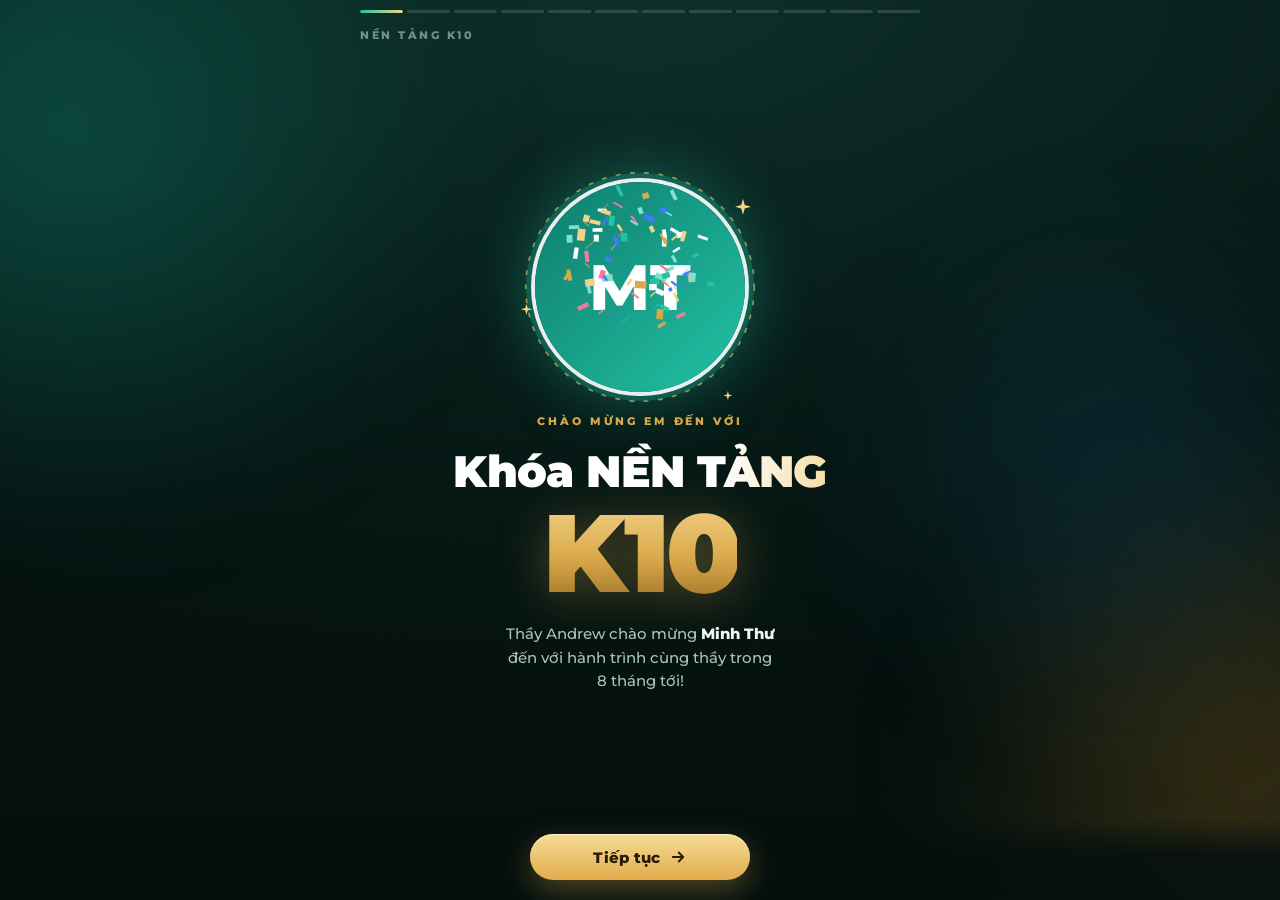
==== gioi-thieu/index.html @ 4829453d "Dong bo = trang that web v1.286.0 08975ec (tools/dong-bo-trang-thu.py)" ====
<!doctype html>
<html lang="vi">
<head>
<meta charset="utf-8">
<meta name="viewport" content="width=device-width, initial-scale=1, viewport-fit=cover">
<meta name="theme-color" content="#061a16">
<title>Giới thiệu khóa học</title>
<link rel="preconnect" href="https://fonts.googleapis.com">
<link rel="preconnect" href="https://fonts.gstatic.com" crossorigin>
<link href="https://fonts.googleapis.com/css2?family=Montserrat:wght@500;600;700;800;900&family=Patrick+Hand&display=swap&subset=vietnamese" rel="stylesheet">
<link rel="stylesheet" href="style.css">
</head>
<body>
<!-- Phim giới thiệu khóa mới (NỀN TẢNG K10+) — mở trong iframe bởi js/gioi-thieu.js (khoa.html). Thiết kế = mockup v4 thầy chốt 09/10/2026. -->
<div class="nen" aria-hidden="true">
  <i class="dom d1"></i><i class="dom d2"></i><i class="dom d3"></i>
  <div class="bui"></div><div class="hat"></div>
</div>
<canvas id="phao"></canvas>

<header class="tren">
  <div class="vach-tien" id="vachTien"></div>
  <div class="tren-dong">
    <span class="nhan-khoa ten-khoa">NỀN TẢNG K10</span>
    <!-- v3: bỏ "Để sau" — lần đầu BẮT BUỘC xem tới "Vâng!". Nút Đóng chỉ hiện khi XEM LẠI (đã xem xong trước đó). -->
    <button class="de-sau an" id="nutDong" type="button">Đóng</button>
  </div>
</header>

<main class="san" id="san">

  <!-- 1 · CHÀO MỪNG -->
  <section class="man" data-ten="Chào mừng">
    <div class="khung giua">
      <div class="vong-anh r" style="--d:0">
        <svg class="vong-xoay" viewBox="0 0 200 200"><circle cx="100" cy="100" r="96" class="vx1"/><circle cx="100" cy="100" r="88" class="vx2"/></svg>
        <div class="anh-tron"><img class="anh-em" alt=""></div>
        <span class="lap l1"></span><span class="lap l2"></span><span class="lap l3"></span>
      </div>
      <p class="mat r" style="--d:2">CHÀO MỪNG EM ĐẾN VỚI</p>
      <h1 class="tieu-lon r" style="--d:3"><span class="lanh ten-khoa-dau">Khóa NỀN TẢNG</span><span class="k10 k-so">K10</span></h1>
      <p class="ten-em r" style="--d:4">Thầy Andrew chào mừng <span class="ten-hs">Minh Thư</span> đến với hành trình cùng thầy trong 8&nbsp;tháng&nbsp;tới!</p>
    </div>
  </section>

  <!-- 2 · THƯ CỦA THẦY -->
  <section class="man" data-ten="Thư của Thầy">
    <div class="khung">
      <div class="thu">
        <div class="thu-anh r" style="--d:0"><img src="assets/thay-doc.jpg" alt=""><span class="thu-ky">Thầy Andrew</span></div>
        <div class="thu-giay r" style="--d:2">
          <p class="mat">LỜI NHẮN CỦA THẦY</p>
          <p class="viet-tay" id="thuChu"></p>
        </div>
      </div>
    </div>
  </section>

  <!-- 3 · BẢN ĐỒ TRANG HỌC -->
  <section class="man" data-ten="Trang học của em">
    <div class="khung">
      <p class="mat r" style="--d:0">TRANG HỌC CỦA EM</p>
      <h2 class="tieu r" style="--d:1">Mọi thứ nằm gọn<br>trên một thanh</h2>
      <div class="thanh-mau r" style="--d:2" id="thanhMau"></div>
      <ul class="ds-tab" id="dsTab"></ul>
    </div>
  </section>

  <!-- 4 · TAB BÀI TẬP -->
  <section class="man" data-ten="Tab Bài tập">
    <div class="khung">
      <p class="mat r" style="--d:0">TAB BÀI TẬP</p>
      <h2 class="tieu r" style="--d:1">Mỗi bài là một <em>thẻ mũi tên</em></h2>
      <div class="the-boc r" style="--d:2">
        <div class="the moi gio-duong" id="theMau">
          <div class="the-in tt-duong">
            <div class="the-body">
              <div class="t-chu"><span class="t-ten">LESSON 20</span><span class="t-chude">Động từ khuyết thiếu – CAN</span></div>
              <div class="t-han"><span class="han-dong">HẠN NỘP</span><span class="han-vach"></span><span class="dhho xanh" id="dhho">2 ngày 05:12</span></div>
            </div>
            <div class="the-diem">
              <div class="xem-dau"><div class="chon-xem"><i class="chon-thumb"></i><span data-xem="em" class="on ten-hs-hoa">MINH THƯ</span><span data-xem="lop">CẢ LỚP</span></div></div>
              <div class="diem-rows" id="diemRows"></div>
            </div>
            <div class="play"><svg viewBox="0 0 24 24"><path d="M8 5.5v13l10.5-6.5z"/></svg></div>
          </div>
        </div>
      </div>
      <div class="chu-thich r" style="--d:3"><i class="cham" id="chamTT"></i><span id="chuTT">Xanh dương — còn thoải mái thời gian</span></div>
      <div class="chu-them r" style="--d:4">
        <span><b>Xem bài giảng</b> → mở khoá bài tập</span>
        <span><b>Đạt 100%</b> mới sang bài sau</span>
      </div>
    </div>
  </section>

  <!-- 5 · CHAT NHÓM -->
  <section class="man" data-ten="Chat nhóm khóa">
    <div class="khung">
      <p class="mat r" style="--d:0">CHAT NHÓM CẢ KHÓA</p>
      <h2 class="tieu r" style="--d:1">Cùng hỏi, cùng học<br>với cả khóa</h2>
      <div class="chat r" style="--d:2">
        <div class="chat-dau"><span class="chat-av">NTK1</span><div><b class="ten-khoa-du">Khóa NỀN TẢNG K10</b><small>Thầy Andrew</small></div></div>
        <div class="chat-than" id="chatNhom"></div>
        <div class="chat-o"><span>Nhắn cho cả khóa…</span><i class="tim"></i></div>
      </div>
      <p class="nho r" style="--d:3">Trên điện thoại: chat nhóm nằm trong tab <b>Tin nhắn</b></p>
    </div>
  </section>

  <!-- 6 · TIN NHẮN RIÊNG -->
  <section class="man" data-ten="Tin nhắn riêng">
    <div class="khung">
      <p class="mat r" style="--d:0">TIN NHẮN RIÊNG VỚI THẦY</p>
      <h2 class="tieu r" style="--d:1">Chỗ nào khó,<br><em>nhắn riêng thầy</em></h2>
      <div class="chat rieng r" style="--d:2">
        <div class="chat-dau"><img class="chat-av anh" src="assets/thay-tron.jpg" alt=""><div><b>Thầy Andrew</b><small class="xanh">● Đang hoạt động</small></div></div>
        <div class="chat-than" id="chatRieng"></div>
      </div>
    </div>
  </section>

  <!-- 7 · THÔNG BÁO -->
  <section class="man" data-ten="Thông báo">
    <div class="khung giua">
      <div class="chuong-to r" style="--d:0"><svg viewBox="0 0 24 24"><path d="M6.2 8.5a5.8 5.8 0 0 1 11.6 0c0 6.5 2.7 8.3 2.7 8.3H3.5s2.7-1.8 2.7-8.3"/><path d="M10.4 20.5a1.8 1.8 0 0 0 3.2 0"/></svg><i class="so-do">4</i></div>
      <p class="mat r" style="--d:1">THÔNG BÁO</p>
      <h2 class="tieu r" style="--d:2">Không bỏ lỡ điều gì</h2>
      <div class="ds-tb" id="dsTb"></div>
    </div>
  </section>

  <!-- 8 · GAME -->
  <section class="man" data-ten="Game">
    <div class="khung">
      <p class="mat r" style="--d:0">HỌC MÀ CHƠI</p>
      <h2 class="tieu r" style="--d:1">Những game em sẽ chơi</h2>
      <div class="game r" style="--d:2">
        <div class="game-dau"><span class="game-ten" id="gameTen">TYPE THE ANSWER</span><span class="game-so" id="gameSo">1/6</span></div>
        <div class="game-san" id="gameSan"></div>
        <div class="game-cham" id="gameCham"></div>
      </div>
      <div class="game-chip r" style="--d:3" id="gameChip"></div>
      <p class="nho r" style="--d:4"><b>21 kiểu game</b> · 167 bài luyện · 7.110 câu hỏi</p>
    </div>
  </section>

  <!-- 9 · THI ĐẤU -->
  <section class="man" data-ten="Thi đấu online">
    <div class="khung">
      <p class="mat r" style="--d:0">THI ĐẤU TIẾNG ANH TRỰC TUYẾN</p>
      <h2 class="tieu r" style="--d:1">Thi tài với bạn<br><em>khắp các lớp</em></h2>
      <div class="dua r" style="--d:2">
        <div class="dua-dau"><span class="truc-tiep"><i></i>TRỰC TIẾP</span><span>BT2 · Câu với “can”</span></div>
        <div class="dua-ds" id="duaDs"></div>
      </div>
      <div class="khoa-mo r" style="--d:3"><svg viewBox="0 0 24 24"><rect x="5" y="10.5" width="14" height="10" rx="2.4"/><path d="M8.3 10.5V7.6a3.7 3.7 0 0 1 7.4 0v2.9"/></svg><div><b>Sắp được mở cho em</b><span>Khi em đạt trình độ, thầy sẽ mở khoá.</span></div></div>
    </div>
  </section>

  <!-- 10 · KHO SAO + ĐỔI QUÀ -->
  <section class="man" data-ten="Kho sao & Đổi quà">
    <div class="khung">
      <p class="mat r" style="--d:0">KHO SAO &amp; ĐỔI QUÀ</p>
      <h2 class="tieu r" style="--d:1">Chăm luyện tập,<br><em>sao về đầy ví</em></h2>
      <div class="vi r" style="--d:2" id="vi">
        <svg class="vi-sao" viewBox="0 0 24 24"><path d="M12 2.6l2.9 5.9 6.5.9-4.7 4.6 1.1 6.5L12 17.4l-5.8 3.1 1.1-6.5L2.6 9.4l6.5-.9z"/></svg>
        <div><small>VÍ SAO CỦA <span class="ten-hs-hoa">MINH THƯ</span></small><b id="soSao">0</b></div>
      </div>
      <div class="ke-qua r" style="--d:3" id="keQua"></div>
      <div class="khoa-mo r" style="--d:4"><svg viewBox="0 0 24 24"><rect x="5" y="10.5" width="14" height="10" rx="2.4"/><path d="M8.3 10.5V7.6a3.7 3.7 0 0 1 7.4 0v2.9"/></svg><div><b>Sắp được mở cho em</b><span>Khi em đạt trình độ, thầy sẽ mở khoá.</span></div></div>
    </div>
  </section>

  <!-- 11 · HÀNH TRÌNH -->
  <section class="man" data-ten="Hành trình 8 tháng">
    <div class="khung">
      <p class="mat r" style="--d:0">HÀNH TRÌNH 8 THÁNG</p>
      <p class="cau-chay r" style="--d:1"><span id="cauChay">She plays.</span></p>
      <div class="lo-trinh r" style="--d:2"><svg id="loTrinh" viewBox="0 0 340 600"></svg></div>
    </div>
  </section>

  <!-- 12 · SẴN SÀNG -->
  <section class="man" data-ten="Sẵn sàng">
    <div class="khung giua">
      <div class="doi r" style="--d:0">
        <div class="doi-anh"><img class="anh-em" alt=""></div>
        <svg class="doi-noi" viewBox="0 0 60 24"><path d="M2 12h56" /><path d="M30 6.5l1.6 3.3 3.6.5-2.6 2.5.6 3.6-3.2-1.7-3.2 1.7.6-3.6-2.6-2.5 3.6-.5z" class="ns"/></svg>
        <div class="doi-anh"><img src="assets/thay-tron.jpg" alt=""></div>
      </div>
      <p class="mat r" style="--d:1">MỌI THỨ ĐÃ SẴN SÀNG</p>
      <h2 class="tieu loi-cuoi r" style="--d:2"><span class="ten-hs">Minh Thư</span>, hãy chuẩn bị sẵn&nbsp;sàng và chờ <em>nhiệm&nbsp;vụ đầu&nbsp;tiên</em> của Thầy&nbsp;nhé!</h2>
    </div>
  </section>
</main>

<footer class="duoi">
  <button class="nut-lui" id="nutLui" type="button" aria-label="Quay lại"><svg viewBox="0 0 24 24"><path d="M15 5l-7 7 7 7"/></svg></button>
  <button class="nut-tiep" id="nutTiep" type="button"><span>Tiếp tục</span><svg viewBox="0 0 24 24"><path d="M5 12h13M13 6l6 6-6 6"/></svg></button>
</footer>

<div class="thong" id="thong"></div>

<script src="main.js?v=1"></script>
</body>
</html>
---- gioi-thieu/style.css ----
/* ============================================================
   Màn giới thiệu khóa mới K10 — gioi-thieu/style.css (bản thật từ mockup v4) (09/10/2026)
   Nền tối xanh rêu sâu + xanh ngọc của trang học + vàng đồng của bìa sách.
   Khối minh hoạ (thẻ bài, chat) dùng ĐÚNG màu sáng của khoa.html.
   ============================================================ */
:root{
  --nen:#061a16; --nen2:#0a2620;
  --ngoc:#0E7C6E; --ngoc-sang:#22C3A4; --ngoc-nhat:#7fe0cb;
  --vang:#d9a94a; --vang-sang:#f3d38a; --vang-dam:#b8893a;
  --chu:#eef6f3; --chu-mo:#a9c4bd; --chu-nhat:#6f8f87;
  /* màu trang học thật (khoa.html) */
  --ground:#F7FAF9; --surface:#FFFFFF; --ink:#16232A; --muted:#5F7370;
  --accent:#0E7C6E; --accent-soft:#E3F1EE; --amber-soft:#FCF3E2; --line:#E0EAE7;
  --m-do:#E0575B; --m-cam:#F0821E; --m-vang:#E0B411; --m-duong:#3E7BFA; --m-la:#18A957;
  --mono:"Cascadia Code","Consolas",ui-monospace,monospace;
  --sans:'Montserrat',"Segoe UI",system-ui,sans-serif;
  --tay:'Patrick Hand','Montserrat',cursive;
  --em:cubic-bezier(.22,.9,.3,1);
  --bat:cubic-bezier(.34,1.56,.64,1);
  --tren:58px; --duoi:84px;
}
*{box-sizing:border-box; -webkit-tap-highlight-color:transparent}
html,body{margin:0; height:100%; overflow:hidden; background:var(--nen)}
body{color:var(--chu); font:500 15px/1.55 var(--sans); user-select:none; -webkit-user-select:none;
  overscroll-behavior:none; touch-action:pan-y}
button{font:inherit; color:inherit; background:none; border:0; padding:0; cursor:pointer}
img{display:block}
em{font-style:normal; background:linear-gradient(100deg,var(--vang-sang),var(--vang) 60%,#e8b75a);
  -webkit-background-clip:text; background-clip:text; color:transparent;
  padding:.08em 0; /* chừa dấu tiếng Việt */}

/* ---------- NỀN ---------- */
.nen{position:fixed; inset:0; z-index:0; overflow:hidden;
  background:radial-gradient(120% 80% at 50% 0%, #0d2f28 0%, var(--nen) 55%, #040f0d 100%)}
.dom{position:absolute; border-radius:50%; filter:blur(60px); opacity:.55; will-change:transform}
.d1{width:70vmax; height:70vmax; left:-30vmax; top:-25vmax; background:radial-gradient(circle,#0f6d60 0%,transparent 65%); animation:troi1 22s ease-in-out infinite alternate}
.d2{width:60vmax; height:60vmax; right:-28vmax; bottom:-20vmax; background:radial-gradient(circle,#7a5a1e 0%,transparent 62%); opacity:.45; animation:troi2 26s ease-in-out infinite alternate}
.d3{width:46vmax; height:46vmax; right:-10vmax; top:20vh; background:radial-gradient(circle,#123f5c 0%,transparent 65%); opacity:.4; animation:troi1 30s ease-in-out infinite alternate-reverse}
@keyframes troi1{to{transform:translate(12vmax,10vmax) scale(1.1)}}
@keyframes troi2{to{transform:translate(-10vmax,-12vmax) scale(1.15)}}
/* hạt nhiễu chống sọc màu (banding) */
.bui{position:absolute; inset:0; opacity:.07; mix-blend-mode:overlay;
  background-image:url("data:image/svg+xml,%3Csvg xmlns='http://www.w3.org/2000/svg' width='160' height='160'%3E%3Cfilter id='n'%3E%3CfeTurbulence type='fractalNoise' baseFrequency='.9' numOctaves='2' stitchTiles='stitch'/%3E%3C/filter%3E%3Crect width='100%25' height='100%25' filter='url(%23n)'/%3E%3C/svg%3E")}
.hat{position:absolute; inset:0}
.hat i{position:absolute; width:2px; height:2px; border-radius:50%; background:#fff; opacity:0;
  animation:nhay var(--t,4s) ease-in-out infinite; animation-delay:var(--tre,0s)}
@keyframes nhay{0%,100%{opacity:0; transform:scale(.6)} 50%{opacity:var(--o,.7); transform:scale(1)}}
#phao{position:fixed; inset:0; z-index:40; pointer-events:none; width:100%; height:100%}

/* ---------- THANH TRÊN ---------- */
.tren{position:fixed; left:0; right:0; top:0; z-index:20;
  padding:calc(env(safe-area-inset-top) + 10px) 16px 0}
.vach-tien{display:flex; gap:4px; max-width:560px; margin:0 auto}
.vach-tien i{flex:1; height:3px; border-radius:3px; background:rgba(255,255,255,.14); overflow:hidden; position:relative}
.vach-tien i b{position:absolute; inset:0; width:0; background:linear-gradient(90deg,var(--ngoc-sang),var(--vang-sang)); border-radius:3px}
.vach-tien i.v-qua b{width:100%}
.vach-tien i.v-dang b{animation:chay-vach 1.1s var(--em) forwards}
@keyframes chay-vach{to{width:100%}}
.tren-dong{display:flex; align-items:center; justify-content:space-between; max-width:560px; margin:9px auto 0}
.nhan-khoa{font:800 10.5px/1 var(--sans); letter-spacing:.24em; color:var(--chu-nhat)}
.de-sau{font:700 12px/1 var(--sans); color:var(--chu-mo); padding:7px 12px; border-radius:99px;
  background:rgba(255,255,255,.06); border:1px solid rgba(255,255,255,.1); transition:background .2s}
.de-sau:hover{background:rgba(255,255,255,.12)}

/* ---------- SÂN KHẤU ---------- */
.san{position:fixed; inset:0; z-index:5}
.man{position:absolute; inset:0; display:flex; align-items:center; justify-content:center;
  padding:calc(var(--tren) + env(safe-area-inset-top)) 16px calc(var(--duoi) + env(safe-area-inset-bottom));
  opacity:0; visibility:hidden; pointer-events:none;
  transform:translateX(36px); transition:opacity .5s var(--em), transform .6s var(--em), visibility 0s .6s}
.man.on{opacity:1; visibility:visible; pointer-events:auto; transform:none; transition:opacity .55s var(--em) .1s, transform .7s var(--em) .1s, visibility 0s}
.man.ra{transform:translateX(-36px)}
.man.ra.lui{transform:translateX(36px)}
.khung{width:min(100%,520px); display:flex; flex-direction:column; align-items:stretch; gap:14px;
  transform-origin:50% 50%}
.khung.giua{align-items:center; text-align:center}

/* hiện dần */
.r{opacity:0}
.man.on .r{animation:hien .8s var(--em) both; animation-delay:calc(var(--d,0) * 130ms + 180ms)}
@keyframes hien{from{opacity:0; transform:translateY(22px) scale(.98); filter:blur(6px)} to{opacity:1; transform:none; filter:none}}

.mat{margin:0; font:800 11px/1.3 var(--sans); letter-spacing:.26em; color:var(--vang)}
.tieu{margin:0; font:800 clamp(25px,7.2vw,34px)/1.18 var(--sans); letter-spacing:-.015em; color:var(--chu)}
.tieu.lon{font-size:clamp(30px,8.6vw,42px)}
.nho{margin:0; font-size:12.5px; color:var(--chu-mo); text-align:center}
.nho b{color:var(--chu)}

/* ---------- 1 · CHÀO MỪNG ---------- */
.vong-anh{position:relative; width:min(54vw,210px); aspect-ratio:1; margin-bottom:8px}
.vong-xoay{position:absolute; inset:-14px; width:calc(100% + 28px); height:calc(100% + 28px); animation:xoay 18s linear infinite}
.vong-xoay circle{fill:none; stroke-linecap:round}
.vx1{stroke:url(#x); stroke:var(--vang); stroke-width:1.4; stroke-dasharray:3 9; opacity:.8}
.vx2{stroke:var(--ngoc-sang); stroke-width:2.2; stroke-dasharray:120 430; opacity:.9}
@keyframes xoay{to{transform:rotate(360deg)}}
.anh-tron{position:absolute; inset:0; border-radius:50%; overflow:hidden; background:#163a33;
  box-shadow:0 0 0 4px rgba(255,255,255,.9), 0 0 0 9px rgba(34,195,164,.25), 0 0 60px 10px rgba(34,195,164,.35)}
.anh-tron img,.doi-anh img{width:100%; height:100%; object-fit:cover}
.anh-chu{width:100%; height:100%; display:grid; place-items:center; font:800 64px/1 var(--sans); color:#fff;
  background:linear-gradient(135deg,#0E7C6E,#22C3A4)}
.lap{position:absolute; width:16px; height:16px; background:var(--vang-sang);
  clip-path:polygon(50% 0,61% 39%,100% 50%,61% 61%,50% 100%,39% 61%,0 50%,39% 39%);
  animation:lap 2.6s ease-in-out infinite}
.l1{right:-6px; top:8%} .l2{left:-14px; top:58%; width:11px; height:11px; animation-delay:.9s} .l3{right:6%; bottom:-8px; width:9px; height:9px; animation-delay:1.6s}
@keyframes lap{0%,100%{transform:scale(.4) rotate(0); opacity:.3} 50%{transform:scale(1) rotate(90deg); opacity:1}}
.tieu-lon{margin:0; display:flex; flex-direction:column; align-items:center; line-height:1.05}
.lanh{font:900 clamp(30px,9vw,44px)/1.2 var(--sans); letter-spacing:-.01em; padding:.06em .1em;
  background:linear-gradient(100deg,#fff 30%,var(--vang-sang) 45%,#fff8e4 50%,var(--vang-sang) 55%,#fff 70%);
  background-size:240% 100%; -webkit-background-clip:text; background-clip:text; color:transparent;
  animation:lanh 4.5s ease-in-out infinite}
@keyframes lanh{0%{background-position:190% 0} 60%,100%{background-position:-40% 0}}
.k10{font:900 clamp(64px,22vw,110px)/1 var(--sans); letter-spacing:-.04em; margin-top:-2px;
  background:linear-gradient(180deg,var(--vang-sang),var(--vang) 55%,#9b6f25);
  -webkit-background-clip:text; background-clip:text; color:transparent;
  filter:drop-shadow(0 6px 24px rgba(217,169,74,.35))}
.ten-em{margin:0; font-size:15px; color:var(--chu-mo); max-width:300px}
.ten-em .ten-hs{color:var(--chu); font-weight:800}
.chips{display:flex; gap:8px; flex-wrap:wrap; justify-content:center}
.chips span{font:700 11.5px/1 var(--sans); padding:8px 12px; border-radius:99px;
  background:rgba(255,255,255,.07); border:1px solid rgba(255,255,255,.12); color:var(--chu)}

/* ---------- 2 · THƯ ---------- */
.thu{display:flex; flex-direction:column; gap:0; align-items:center}
.thu-anh{position:relative; width:min(62vw,240px); aspect-ratio:.87; border-radius:140px 140px 22px 22px; overflow:hidden;
  box-shadow:0 0 0 1.5px rgba(217,169,74,.6), 0 24px 60px rgba(0,0,0,.45); margin-bottom:-26px; z-index:1}
.thu-anh img{width:100%; height:100%; object-fit:cover; object-position:50% 12%}
.thu-anh::after{content:""; position:absolute; inset:0; background:linear-gradient(180deg,transparent 55%,rgba(6,26,22,.85))}
.thu-ky{position:absolute; left:0; right:0; bottom:34px; z-index:2; text-align:center; font:800 12px/1 var(--sans); letter-spacing:.2em; color:var(--vang-sang)}
.thu-giay{position:relative; width:100%; padding:38px 22px 22px; border-radius:22px;
  background:linear-gradient(180deg,#fbf6ea,#f3ead3); color:#3b3021; box-shadow:0 20px 50px rgba(0,0,0,.4)}
.thu-giay .mat{color:#a0772d; text-align:center}
.viet-tay{margin:8px 0 0; min-height:7.6em; font:400 clamp(19px,5.3vw,22px)/1.38 var(--tay); color:#2b2418; white-space:pre-line}
.viet-tay .ky{display:block; text-align:right; color:#0E7C6E; margin-top:4px}
.viet-tay .con-tro{display:inline-block; width:2px; height:1em; background:#0E7C6E; vertical-align:-2px; animation:nhap .8s steps(1) infinite}
@keyframes nhap{50%{opacity:0}}

/* ---------- 3 · THANH TAB ---------- */
.thanh-mau{display:flex; align-items:center; justify-content:space-between; gap:2px;
  padding:8px 10px; border-radius:16px; background:var(--surface); box-shadow:0 14px 40px rgba(0,0,0,.35)}
.thanh-mau .o{position:relative; width:36px; height:36px; display:grid; place-items:center; border-radius:10px; color:#3d5450;
  transition:background .3s var(--em), color .3s, transform .35s var(--bat)}
.thanh-mau .o svg{width:22px; height:22px; fill:none; stroke:currentColor; stroke-width:1.7; stroke-linecap:round; stroke-linejoin:round}
.thanh-mau .o.sang{background:var(--accent-soft); color:var(--accent); transform:translateY(-3px) scale(1.12)}
.thanh-mau .o.sang::after{content:""; position:absolute; left:8px; right:8px; bottom:-8px; height:3px; border-radius:3px; background:var(--accent)}
.thanh-mau .av-nho{width:30px; height:30px; border-radius:50%; overflow:hidden; flex:none}
.thanh-mau .av-nho img{width:100%; height:100%; object-fit:cover}
.ds-tab{list-style:none; margin:0; padding:0; display:flex; flex-direction:column; gap:7px}
.ds-tab li{display:flex; align-items:center; gap:12px; padding:9px 12px; border-radius:14px;
  background:rgba(255,255,255,.04); border:1px solid rgba(255,255,255,.07);
  opacity:0; transform:translateX(18px); transition:opacity .5s var(--em), transform .5s var(--em), background .3s, border-color .3s}
.ds-tab li.hien{opacity:1; transform:none}
.ds-tab li.sang{background:rgba(34,195,164,.12); border-color:rgba(34,195,164,.45)}
.ds-tab .ic{flex:none; width:34px; height:34px; border-radius:10px; display:grid; place-items:center; background:rgba(255,255,255,.07); color:var(--ngoc-nhat)}
.ds-tab .ic svg{width:19px; height:19px; fill:none; stroke:currentColor; stroke-width:1.8; stroke-linecap:round; stroke-linejoin:round}
.ds-tab b{display:block; font-size:13.5px; font-weight:800; line-height:1.25}
.ds-tab small{display:block; font-size:11.5px; color:var(--chu-mo); line-height:1.35}
.ds-tab .sap{margin-left:auto; flex:none; font:800 9px/1 var(--sans); letter-spacing:.08em; color:var(--vang-sang);
  padding:5px 7px; border-radius:7px; border:1px solid rgba(217,169,74,.45); background:rgba(217,169,74,.1); white-space:nowrap}

/* ---------- 4 · THẺ BÀI TẬP (chép từ khoa.html, cỡ điện thoại) ---------- */
.the-boc{padding:6px 0}
.the{display:block; width:100%; transition:filter .6s var(--em), transform .3s var(--em);
  filter:drop-shadow(0 8px 20px rgba(0,0,0,.3))}
.the-in{--mui:46px; position:relative; display:flex; flex-direction:column; height:208px; background:var(--surface);
  border-radius:12px 0 0 12px; clip-path:polygon(0 0,calc(100% - var(--mui)) 0,100% 50%,calc(100% - var(--mui)) 100%,0 100%);
  padding-right:var(--mui); color:var(--ink); transition:background .6s var(--em)}
.the-in.tt-do{background:#FDF3F3} .the-in.tt-la{background:#F2FBF5} .the-in.tt-vang{background:#FEFAEE} .the-in.tt-duong{background:#F3F7FE}
.play{position:absolute; right:0; top:0; bottom:0; width:var(--mui); display:grid; place-items:center;
  background:linear-gradient(135deg,#0E9E85,#22C3A4)}
.play svg{width:18px; height:18px; fill:#fff; margin-right:18px}
.the.gio-duong{filter:drop-shadow(0 2px 4px rgba(62,123,250,.3)) drop-shadow(0 0 18px rgba(62,123,250,.55))}
.the.gio-vang{filter:drop-shadow(0 2px 4px rgba(224,180,17,.3)) drop-shadow(0 0 18px rgba(224,180,17,.6))}
.the.gap{animation:hao-do 1.7s ease-in-out infinite}
@keyframes hao-do{0%,100%{filter:drop-shadow(0 2px 4px rgba(224,87,91,.3)) drop-shadow(0 0 8px rgba(224,87,91,.4))} 50%{filter:drop-shadow(0 2px 4px rgba(224,87,91,.45)) drop-shadow(0 0 26px rgba(224,87,91,.9))}}
.the.xong-het{filter:drop-shadow(0 2px 4px rgba(24,169,87,.3)) drop-shadow(0 0 20px rgba(24,169,87,.65))}
.the-body{display:flex; align-items:center; gap:10px; padding:12px 10px 8px 16px}
.t-chu{flex:1; min-width:0; display:flex; flex-direction:column; gap:2px}
.t-ten{font-size:17px; font-weight:800; line-height:1.25; padding:.05em 0;
  background:linear-gradient(100deg,var(--ink) 26%,#E5A20D 42%,#FFE9AE 50%,#E5A20D 58%,var(--ink) 74%);
  background-size:230% 100%; -webkit-background-clip:text; background-clip:text; color:transparent; animation:lanh 4.4s ease-in-out infinite}
.t-chude{font:600 12px/1.4 var(--mono); color:var(--muted)}
.t-han{flex:none; width:112px; display:flex; flex-direction:column; gap:3px; padding:5px 8px 6px; border-radius:11px;
  background:var(--amber-soft); border:1px solid #F5E3C0; text-align:center; transition:background .5s, border-color .5s}
.han-dong{font-size:10px; font-weight:800; letter-spacing:.06em; color:#9A6A12}
.han-vach{border-top:1px dashed #EBD3A6}
.dhho{font-size:14.5px; font-weight:800; line-height:1.2; font-variant-numeric:tabular-nums; white-space:nowrap; transition:color .4s}
.dhho.xanh{color:var(--m-duong)} .dhho.cam{color:#DE7A12} .dhho.do{color:#D93B40} .dhho.xong{color:var(--m-la); letter-spacing:.06em}
.t-han.gap-gio{background:#FDECEC; border-color:#F6CFCF} .t-han.gap-gio .han-dong{color:#B03A3E}
.t-han.da-xong{background:#EFFAF3; border-color:#C9EBD6} .t-han.da-xong .han-dong{color:#2C7A50}
.the-diem{flex:1; min-height:0; border-top:1.5px dashed var(--line); padding:7px 8px 10px 16px; display:flex; flex-direction:column; gap:4px}
.xem-dau{display:flex; justify-content:center}
.chon-xem{position:relative; display:inline-flex; background:#EDF3F1; border-radius:9px; padding:2px; gap:2px}
.chon-thumb{position:absolute; top:2px; bottom:2px; left:0; border-radius:6px; background:#fff; box-shadow:0 1px 2px rgba(22,35,42,.12);
  transition:transform .4s var(--em), width .4s var(--em)}
.chon-xem span{position:relative; z-index:1; padding:3px 11px; font:800 9.5px/1.6 var(--sans); letter-spacing:.08em; color:#7B8C89; transition:color .2s}
.chon-xem span.on{color:var(--accent)}
.diem-rows{flex:1; display:flex; flex-direction:column; justify-content:space-around}
.td-dong{display:grid; grid-template-columns:40px 1fr 40px 12px; align-items:center; column-gap:8px}
.td-ten{font:800 10.5px/1.3 var(--sans); color:#3D5450}
.td-bar{position:relative; height:8px; border-radius:99px; background:#E7EDEB}
.td-bar > i{position:absolute; left:0; top:0; bottom:0; width:0; border-radius:99px; transition:width .9s var(--em), background .5s}
.td-so{font:800 11px/1.3 var(--sans); text-align:right; color:#54706B; font-variant-numeric:tabular-nums}
.td-tich{font:800 11px/1 var(--sans); color:var(--m-la); opacity:0; transition:opacity .3s}
.td-tich.on{opacity:1}
.av-thanh{position:absolute; top:50%; width:20px; height:20px; border-radius:50%; transform:translate(-50%,-50%) scale(0);
  display:grid; place-items:center; font:800 8px/1 var(--sans); color:#fff; box-shadow:0 0 0 1.5px #fff, 0 1px 3px rgba(22,35,42,.35);
  transition:transform .45s var(--bat), left .9s var(--em)}
.av-thanh.on{transform:translate(-50%,-50%) scale(1)}
i.m-do{background:var(--m-do)} i.m-cam{background:var(--m-cam)} i.m-vang{background:var(--m-vang)} i.m-duong{background:var(--m-duong)} i.m-la{background:var(--m-la)}
.chu-thich{display:flex; align-items:center; justify-content:center; gap:9px; font-size:14px; font-weight:700; min-height:22px}
.cham{width:11px; height:11px; border-radius:50%; background:var(--m-duong); box-shadow:0 0 12px var(--m-duong); transition:background .4s, box-shadow .4s}
.chu-them{display:flex; gap:8px; flex-wrap:wrap; justify-content:center}
.chu-them span{font-size:12px; color:var(--chu-mo); padding:7px 11px; border-radius:11px; background:rgba(255,255,255,.05); border:1px solid rgba(255,255,255,.08)}
.chu-them b{color:var(--ngoc-nhat)}

/* ---------- 5,6 · CHAT ---------- */
.chat{background:var(--surface); color:var(--ink); border-radius:18px; overflow:hidden; box-shadow:0 22px 60px rgba(0,0,0,.42)}
.chat-dau{display:flex; align-items:center; gap:10px; padding:11px 14px; border-bottom:1px solid var(--line)}
.chat-dau b{display:block; font-size:13.5px; font-weight:800; line-height:1.2}
.chat-dau small{display:block; font-size:11px; color:var(--muted)}
.chat-dau small.xanh{color:var(--m-la); font-weight:700}
.chat-av{flex:none; width:36px; height:36px; border-radius:50%; background:#1f8a74; color:#fff; display:grid; place-items:center; font:800 9.5px/1 var(--sans)}
.chat-av.anh{object-fit:cover}
.chat-than{height:290px; padding:12px 12px 10px; background:#F4F7FA; display:flex; flex-direction:column; justify-content:flex-end; gap:7px; overflow:hidden}
.chat.rieng .chat-than{height:410px}
.tn{display:flex; gap:7px; align-items:flex-end; max-width:86%; animation:bong .45s var(--bat) both}
.tn.toi{align-self:flex-end; flex-direction:row-reverse}
@keyframes bong{from{opacity:0; transform:translateY(12px) scale(.9)}}
.tn .av{flex:none; width:24px; height:24px; border-radius:50%; display:grid; place-items:center; font:800 9px/1 var(--sans); color:#fff; overflow:hidden}
.tn .av img{width:100%; height:100%; object-fit:cover}
.tn .bong{position:relative; padding:7px 11px; border-radius:16px 16px 16px 5px; background:#fff; box-shadow:0 1px 2px rgba(22,35,42,.08); font-size:13px; line-height:1.4}
.tn.toi .bong{border-radius:16px 16px 5px 16px; background:#0E7C6E; color:#fff}
.tn .ai{display:block; font-size:10px; font-weight:800; color:#0E7C6E; margin-bottom:1px}
.tn .tha{position:absolute; right:-6px; bottom:-9px; font-size:11px; background:#fff; border-radius:99px; padding:1px 5px;
  box-shadow:0 1px 3px rgba(22,35,42,.2); color:#e0575b; animation:bong .4s var(--bat) both}
.tn .sai{color:#E0575B; text-decoration:line-through; text-decoration-thickness:2px}
.tn .dung{color:#18A957; font-weight:800}
.tn.toi .sai{color:#ffd2d2}
.go{display:flex; gap:4px; padding:10px 12px !important}
.go i{width:6px; height:6px; border-radius:50%; background:#9fb0ac; animation:go 1s ease-in-out infinite}
.go i:nth-child(2){animation-delay:.15s} .go i:nth-child(3){animation-delay:.3s}
@keyframes go{0%,100%{transform:translateY(0); opacity:.5} 40%{transform:translateY(-4px); opacity:1}}
.chat-o{display:flex; align-items:center; gap:10px; padding:10px 12px; border-top:1px solid var(--line)}
.chat-o span{flex:1; font-size:12.5px; color:#a1b0ad; padding:8px 12px; border-radius:99px; background:#F1F5F4}
.tim{width:18px; height:18px; background:#f47aa0; clip-path:path("M9 16.5S1.5 12 1.5 6.6A3.9 3.9 0 0 1 9 4.4a3.9 3.9 0 0 1 7.5 2.2C16.5 12 9 16.5 9 16.5z")}
.cham-sua{display:inline-block; padding:1px 6px; border-radius:6px; background:#E9F7EF; color:#18A957; font-weight:800}

/* ---------- 7 · THÔNG BÁO ---------- */
.chuong-to{position:relative; width:84px; height:84px; border-radius:26px; display:grid; place-items:center;
  background:linear-gradient(145deg,#12866f,#0b5c50); box-shadow:0 0 0 1px rgba(255,255,255,.12) inset, 0 18px 40px rgba(0,0,0,.4), 0 0 50px rgba(34,195,164,.3)}
.chuong-to svg{width:44px; height:44px; fill:none; stroke:#fff; stroke-width:1.7; stroke-linecap:round; stroke-linejoin:round; transform-origin:50% 10%}
.man.on .chuong-to svg{animation:rung 1.8s ease-in-out .8s infinite}
@keyframes rung{0%,50%,100%{transform:rotate(0)} 5%{transform:rotate(16deg)} 12%{transform:rotate(-14deg)} 19%{transform:rotate(10deg)} 26%{transform:rotate(-7deg)} 33%{transform:rotate(3deg)}}
.so-do{position:absolute; top:-6px; right:-6px; min-width:26px; height:26px; border-radius:99px; background:var(--m-do); color:#fff;
  font:800 13px/26px var(--sans); font-style:normal; border:3px solid var(--nen); transform:scale(0); transition:transform .4s var(--bat)}
.so-do.on{transform:scale(1)}
.ds-tb{width:100%; display:flex; flex-direction:column; gap:9px; text-align:left; min-height:300px}
.tb{display:flex; align-items:center; gap:12px; padding:11px 13px; border-radius:16px; background:var(--surface); color:var(--ink);
  box-shadow:0 12px 30px rgba(0,0,0,.3); animation:roi .6s var(--bat) both}
@keyframes roi{from{opacity:0; transform:translateY(-34px) scale(.92)}}
.tb .ic{flex:none; width:38px; height:38px; border-radius:12px; display:grid; place-items:center}
.tb .ic svg{width:20px; height:20px; fill:none; stroke:#fff; stroke-width:2; stroke-linecap:round; stroke-linejoin:round}
.tb b{display:block; font-size:13px; font-weight:800; line-height:1.3}
.tb small{display:block; font-size:11.5px; color:var(--muted); line-height:1.35}
.tb .gio{margin-left:auto; flex:none; font-size:10.5px; font-weight:700; color:#9fb0ac; align-self:flex-start}

/* ---------- 8 · GAME ---------- */
.game{border-radius:22px; overflow:hidden; background:linear-gradient(160deg,#ffffff,#eef6f3); color:var(--ink); box-shadow:0 22px 60px rgba(0,0,0,.42)}
.game-dau{display:flex; align-items:center; justify-content:space-between; padding:12px 16px 0}
.game-ten{font:900 12.5px/1 var(--sans); letter-spacing:.14em; color:var(--accent); transition:opacity .25s}
.game-so{font:800 11px/1 var(--sans); color:#9fb0ac}
.game-san{position:relative; height:250px; overflow:hidden}
.gs{position:absolute; inset:0; padding:12px 16px; display:flex; flex-direction:column; align-items:center; justify-content:center; gap:12px;
  animation:gvao .5s var(--em) both}
@keyframes gvao{from{opacity:0; transform:translateX(30px)}}
.gs.ra{animation:gra .35s var(--em) both}
@keyframes gra{to{opacity:0; transform:translateX(-30px)}}
.g-de{font-size:12px; font-weight:700; color:var(--muted); text-align:center}
.g-cau{font-size:19px; font-weight:800; text-align:center; line-height:1.35}
.g-o{width:100%; max-width:300px; min-height:50px; border-radius:14px; border:2px solid #cfe0db; background:#fff;
  display:flex; align-items:center; padding:0 14px; font-size:18px; font-weight:700; transition:border-color .3s, background .3s}
.g-o.dung{border-color:var(--m-la); background:#effaf3}
.g-o .con-tro{display:inline-block; width:2px; height:22px; background:var(--accent); margin-left:2px; animation:nhap .8s steps(1) infinite}
.g-khen{font:900 14px/1 var(--sans); letter-spacing:.1em; color:var(--m-la); opacity:0; transform:scale(.6); transition:all .4s var(--bat)}
.g-khen.on{opacity:1; transform:scale(1)}
.g-hop{display:grid; grid-template-columns:repeat(4,1fr); gap:10px; width:100%; max-width:310px; perspective:600px}
.hop{position:relative; aspect-ratio:1; transform-style:preserve-3d; transition:transform .7s var(--em)}
.hop > div{position:absolute; inset:0; border-radius:12px; display:grid; place-items:center; backface-visibility:hidden}
.hop .mat-truoc{background:linear-gradient(150deg,#f5c75c,#d9952f); color:#fff; font:900 20px/1 var(--sans); box-shadow:inset 0 -4px 0 rgba(0,0,0,.12)}
.hop .mat-truoc::before{content:""; position:absolute; left:0; right:0; top:42%; height:7px; background:rgba(176,60,40,.55)}
.hop .mat-sau{background:#fff; border:2px solid var(--m-la); transform:rotateY(180deg); font:800 11px/1.25 var(--sans); text-align:center; padding:2px; color:var(--ink)}
.hop .mat-sau small{display:block; font-weight:600; color:var(--muted); font-size:9.5px}
.hop.lat{transform:rotateY(180deg)}
.g-dap{display:grid; grid-template-columns:1fr 1fr; gap:9px; width:100%; max-width:320px}
.g-dap span{padding:11px 10px; border-radius:12px; background:#fff; border:2px solid #dbe7e3; font-weight:800; font-size:14.5px; text-align:center; transition:all .3s var(--em)}
.g-dap span b{color:var(--accent); margin-right:6px}
.g-dap span.chon{border-color:var(--m-la); background:#effaf3; transform:scale(1.04)}
.g-dap span.mo{opacity:.4}
.g-chu{position:relative; width:260px; height:52px}
.o-chu{position:absolute; top:0; width:46px; height:52px; border-radius:11px; background:linear-gradient(160deg,#16a08e,#0E7C6E); color:#fff;
  display:grid; place-items:center; font:900 22px/1 var(--sans); box-shadow:inset 0 -4px 0 rgba(0,0,0,.18); transition:left .55s var(--em), transform .55s var(--em), background .4s}
.g-chu.xong .o-chu{background:linear-gradient(160deg,#22c56f,#18A957)}
.g-tu{position:relative; width:100%; max-width:330px; height:92px}
.o-tu{position:absolute; padding:9px 13px; border-radius:11px; background:#fff; border:2px solid #cfe0db; font-weight:800; font-size:15px; white-space:nowrap;
  transition:left .6s var(--em), top .6s var(--em), border-color .3s}
.g-tu.xong .o-tu{border-color:var(--m-la)}
.dau-moc{position:absolute; left:50%; top:50%; transform:translate(-50%,-50%) rotate(-12deg) scale(2.2); opacity:0;
  font:900 30px/1 var(--sans); letter-spacing:.06em; color:#E0575B; border:3px solid #E0575B; border-radius:10px; padding:6px 12px;
  transition:transform .4s var(--bat), opacity .3s}
.dau-moc.on{opacity:1; transform:translate(-50%,-50%) rotate(-12deg) scale(1)}
.g-ro{position:relative; width:100%; max-width:330px; height:190px}
.ro{position:absolute; bottom:0; width:47%; height:78px; border-radius:16px; border:2px dashed #9fd3c5; background:#f2fbf8;
  display:flex; flex-direction:column; justify-content:flex-end; align-items:center; padding-bottom:8px; font:900 10.5px/1.2 var(--sans); letter-spacing:.06em; color:var(--accent); text-align:center}
.ro.phai{right:0; border-color:#f0c08a; background:#fff7ec; color:#b9661c}
.ro.trai{left:0}
.ro .dem{font-size:18px; margin-bottom:2px}
.vat{position:absolute; left:50%; top:6px; transform:translateX(-50%); padding:8px 14px; border-radius:99px; background:var(--ink); color:#fff; font-weight:800; font-size:15px;
  transition:left .6s var(--em), top .6s var(--em), opacity .3s .5s}
.game-cham{display:flex; justify-content:center; gap:6px; padding:0 0 13px}
.game-cham i{width:7px; height:7px; border-radius:99px; background:#d4e2de; transition:all .3s var(--em)}
.game-cham i.on{width:22px; background:var(--accent)}
.game-chip{display:flex; flex-wrap:wrap; gap:6px; justify-content:center}
.game-chip span{font:700 11px/1 var(--sans); padding:7px 10px; border-radius:99px; background:rgba(255,255,255,.06); border:1px solid rgba(255,255,255,.1); color:var(--chu-mo); transition:all .3s}
.game-chip span.on{background:rgba(34,195,164,.16); border-color:rgba(34,195,164,.55); color:#fff}

/* ---------- 9 · THI ĐẤU ---------- */
.dua{border-radius:20px; background:var(--surface); color:var(--ink); box-shadow:0 22px 60px rgba(0,0,0,.42); overflow:hidden}
.dua-dau{display:flex; align-items:center; justify-content:space-between; padding:11px 14px; border-bottom:1px solid var(--line); font-size:12px; font-weight:700; color:var(--muted)}
.truc-tiep{display:flex; align-items:center; gap:6px; font:900 10.5px/1 var(--sans); letter-spacing:.12em; color:#E0575B}
.truc-tiep i{width:8px; height:8px; border-radius:50%; background:#E0575B; animation:tho 1.2s ease-in-out infinite}
@keyframes tho{50%{box-shadow:0 0 0 6px rgba(224,87,91,.2)}}
.dua-ds{position:relative; height:calc(6 * 50px + 8px); margin:4px 8px}
.dong-dua{position:absolute; left:0; right:0; height:46px; display:grid; grid-template-columns:30px 32px 1fr auto; align-items:center; gap:10px;
  padding:0 10px; border-radius:13px; transition:transform .7s var(--em), background .4s}
.dong-dua.toi{background:linear-gradient(90deg,#e3f1ee,#f3faf8); box-shadow:inset 0 0 0 1.5px #22C3A4}
.dong-dua .hang{font:900 14px/1 var(--sans); text-align:center; color:#9fb0ac}
.dong-dua .huy{width:26px; height:26px; margin:auto; border-radius:50%; display:grid; place-items:center; font:900 12px/1 var(--sans); color:#fff}
.huy.h1{background:linear-gradient(145deg,#f6d36b,#d29b22); box-shadow:0 0 12px rgba(242,180,40,.6)} .huy.h2{background:linear-gradient(145deg,#e1e7ea,#9aa7ad)} .huy.h3{background:linear-gradient(145deg,#e8b38a,#b0703f)}
.dong-dua .av{width:32px; height:32px; border-radius:50%; overflow:hidden; display:grid; place-items:center; font:800 11px/1 var(--sans); color:#fff}
.dong-dua .av img{width:100%; height:100%; object-fit:cover}
.dong-dua .ten{font-size:13.5px; font-weight:800; white-space:nowrap; overflow:hidden; text-overflow:ellipsis}
.dong-dua .ten small{display:block; font-size:10.5px; font-weight:600; color:var(--muted)}
.dong-dua .diem{font:900 16px/1 var(--sans); font-variant-numeric:tabular-nums; text-align:right}
.dong-dua .diem small{font-size:10.5px; color:#9fb0ac; font-weight:700}
.len{position:absolute; right:58px; top:50%; transform:translateY(-50%); font:900 10px/1 var(--sans); color:var(--m-la); opacity:0}
.len.on{animation:len 1s var(--em)}
@keyframes len{0%{opacity:0; transform:translateY(0)} 30%{opacity:1} 100%{opacity:0; transform:translateY(-22px)}}
.khoa-mo{display:flex; align-items:center; gap:12px; padding:12px 14px; border-radius:16px;
  background:linear-gradient(100deg,rgba(217,169,74,.16),rgba(217,169,74,.05)); border:1px solid rgba(217,169,74,.4)}
.khoa-mo svg{flex:none; width:30px; height:30px; fill:none; stroke:var(--vang-sang); stroke-width:1.8; stroke-linecap:round; stroke-linejoin:round}
.man.on .khoa-mo svg path{animation:moKhoa 2.6s var(--em) 1.6s infinite}
@keyframes moKhoa{0%,55%,100%{transform:none} 25%,40%{transform:translateY(-2.5px)}}
.khoa-mo b{display:block; font-size:13.5px; font-weight:800; color:var(--vang-sang)}
.khoa-mo span{display:block; font-size:12px; color:var(--chu-mo)}

/* ---------- 10 · VÍ SAO + QUÀ ---------- */
.vi{position:relative; display:flex; align-items:center; gap:14px; padding:14px 18px; border-radius:20px;
  background:linear-gradient(130deg,#163f37,#0d2b25); border:1px solid rgba(243,211,138,.35); box-shadow:0 18px 44px rgba(0,0,0,.4)}
.vi-sao{flex:none; width:54px; height:54px; fill:url(#gSao); fill:var(--vang-sang); filter:drop-shadow(0 0 14px rgba(243,211,138,.6)); transition:transform .25s var(--bat)}
.vi-sao.nay{transform:scale(1.18) rotate(10deg)}
.vi small{display:block; font:800 10.5px/1.2 var(--sans); letter-spacing:.16em; color:var(--chu-mo)}
.vi b{display:block; font:900 38px/1.1 var(--sans); color:var(--vang-sang); font-variant-numeric:tabular-nums}
.sao-bay{position:fixed; z-index:30; width:18px; height:18px; background:var(--vang-sang); pointer-events:none;
  clip-path:polygon(50% 0,62% 36%,100% 38%,69% 61%,80% 100%,50% 77%,20% 100%,31% 61%,0 38%,38% 36%);
  filter:drop-shadow(0 0 6px rgba(243,211,138,.9)); transition:transform .9s cubic-bezier(.5,0,.6,1), opacity .2s .8s}
.ke-qua{display:grid; grid-template-columns:repeat(2,1fr); gap:10px}
.qua{position:relative; padding:12px 10px 10px; border-radius:16px; background:var(--surface); color:var(--ink); text-align:center;
  box-shadow:0 12px 30px rgba(0,0,0,.3); animation:bat .6s var(--bat) both}
@keyframes bat{from{opacity:0; transform:translateY(16px) scale(.85)}}
.qua svg{width:46px; height:46px; margin:0 auto 4px}
.qua b{display:block; font-size:12.5px; font-weight:800; line-height:1.25}
.qua span{display:inline-flex; align-items:center; gap:3px; margin-top:5px; font:900 11.5px/1 var(--sans); color:#b07a12; background:#fdf2d8; padding:4px 8px; border-radius:99px}

/* ---------- 11 · SÁCH ---------- */
.sach{position:relative; height:250px; perspective:900px}
.sach img{position:absolute; left:50%; top:50%; height:224px; width:auto; border-radius:6px 10px 10px 6px; box-shadow:0 20px 40px rgba(0,0,0,.45)}
.sach .bia{transform:translate(-50%,-50%) rotateY(-16deg) rotateZ(-2deg); z-index:4; animation:nghieng 6s ease-in-out infinite alternate}
@keyframes nghieng{to{transform:translate(-50%,-50%) rotateY(10deg) rotateZ(1deg)}}
.sach .trang{height:200px; opacity:0; transform:translate(-50%,-50%); transition:transform 1s var(--em), opacity .6s}
.man.on .sach .trang{opacity:.96}
.man.on .sach .t1{transform:translate(-118%,-48%) rotate(-14deg); transition-delay:.7s}
.man.on .sach .t2{transform:translate(18%,-48%) rotate(13deg); transition-delay:.85s}
.man.on .sach .t3{transform:translate(-50%,-62%) rotate(-3deg) scale(.92); transition-delay:1s}
.so-lieu{display:grid; grid-template-columns:repeat(2,1fr); gap:10px}
.so-lieu div{padding:12px; border-radius:16px; background:rgba(255,255,255,.05); border:1px solid rgba(255,255,255,.09); text-align:center}
.so-lieu b{display:block; font:900 28px/1.1 var(--sans); color:var(--vang-sang); font-variant-numeric:tabular-nums}
.so-lieu span{font-size:12px; color:var(--chu-mo); font-weight:600}

/* ---------- 12 · HÀNH TRÌNH ---------- */
.cau-chay{margin:0; text-align:center; font:400 22px/1.3 var(--tay); color:var(--ngoc-nhat); min-height:29px}
.cau-chay span{display:inline-block; transition:opacity .3s, transform .3s}
.cau-chay span.doi{opacity:0; transform:translateY(-8px)}
.lo-trinh svg{display:block; width:100%; height:auto; overflow:visible}
.lt-duong{fill:none; stroke:url(#gDuong); stroke-width:5; stroke-linecap:round}
.lt-nen{fill:none; stroke:rgba(255,255,255,.08); stroke-width:5; stroke-linecap:round; stroke-dasharray:2 10}
.lt-nut circle.vo{fill:#0b2a24; stroke:var(--ngoc-sang); stroke-width:2.5}
.lt-nut text.so{font:900 13px var(--sans); fill:#fff; text-anchor:middle; dominant-baseline:central}
.lt-nut{opacity:0; transform-box:fill-box; transform-origin:center; transition:opacity .4s, transform .5s var(--bat); transform:scale(.4)}
.lt-nut.on{opacity:1; transform:none}
.lt-chu{opacity:0; transition:opacity .5s .1s}
.lt-chu.on{opacity:1}
.lt-chu .ten{font:800 13.5px var(--sans); fill:#fff}
.lt-chu .phu{font:600 10.5px var(--sans); fill:#8fb2aa}
.lt-o-day{opacity:0; transition:opacity .5s}
.lt-o-day.on{opacity:1}
.lt-o-day .song{fill:none; stroke:var(--vang-sang); stroke-width:2; transform-box:fill-box; transform-origin:center; animation:song 1.8s ease-out infinite}
@keyframes song{from{transform:scale(1); opacity:.9} to{transform:scale(2.4); opacity:0}}
.lt-o-day .nhan rect{fill:var(--vang-sang)}
.lt-o-day .nhan text{font:900 10px var(--sans); fill:#3a2a0c; letter-spacing:.08em; text-anchor:middle; dominant-baseline:central}

/* ---------- 13 · SẴN SÀNG ---------- */
.doi{display:flex; align-items:center; gap:4px}
.doi-anh{width:min(26vw,104px); aspect-ratio:1; border-radius:50%; overflow:hidden; background:#163a33;
  box-shadow:0 0 0 3px rgba(255,255,255,.9), 0 0 40px rgba(34,195,164,.35)}
.doi-noi{width:64px; height:26px}
.doi-noi path{fill:none; stroke:var(--vang); stroke-width:1.6; stroke-dasharray:3 4}
.doi-noi .ns{fill:var(--vang-sang); stroke:none}
.cho-em{display:flex; gap:10px; width:100%}
.cho-em div{flex:1; padding:12px 6px; border-radius:16px; background:rgba(255,255,255,.05); border:1px solid rgba(255,255,255,.09)}
.cho-em b{display:block; font:900 24px/1.1 var(--sans); color:var(--vang-sang)}
.cho-em span{font-size:11.5px; color:var(--chu-mo); font-weight:600}
.loi-hua{margin:0; font:400 21px/1.35 var(--tay); color:var(--ngoc-nhat)}

/* ---------- THANH DƯỚI ---------- */
.duoi{position:fixed; left:0; right:0; bottom:0; z-index:20; display:flex; justify-content:center; align-items:center; gap:12px;
  padding:14px 16px calc(env(safe-area-inset-bottom) + 20px);
  background:linear-gradient(180deg,transparent,rgba(4,15,13,.85) 45%)}
.duoi::after{content:""; flex:none; width:46px}   /* giữ nút Tiếp tục đứng giữa */
.nut-lui{flex:none; width:46px; height:46px; border-radius:50%; display:grid; place-items:center;
  background:rgba(255,255,255,.07); border:1px solid rgba(255,255,255,.12); transition:opacity .3s, transform .2s}
.nut-lui svg{width:19px; height:19px; fill:none; stroke:var(--chu); stroke-width:2.2; stroke-linecap:round; stroke-linejoin:round}
.nut-lui.an{opacity:0; pointer-events:none}
.nut-tiep{position:relative; flex:0 1 220px; min-width:170px; height:46px; border-radius:999px; display:flex; align-items:center; justify-content:center; gap:8px;
  font:800 15px/1 var(--sans); letter-spacing:.02em; color:#2a1d05;
  background:linear-gradient(180deg,#f7dc96,#e0ad4c); box-shadow:0 10px 30px rgba(217,169,74,.35), inset 0 1px 0 rgba(255,255,255,.6);
  overflow:hidden; opacity:.35; transform:translateY(6px); transition:opacity .45s var(--em), transform .45s var(--em)}
.nut-tiep.san{opacity:1; transform:none}
.nut-tiep svg{width:18px; height:18px; fill:none; stroke:currentColor; stroke-width:2.4; stroke-linecap:round; stroke-linejoin:round}
.nut-tiep.san svg{animation:mui 1.6s ease-in-out infinite}
@keyframes mui{50%{transform:translateX(4px)}}
.nut-tiep::after{content:""; position:absolute; inset:0; background:linear-gradient(100deg,transparent 35%,rgba(255,255,255,.55) 50%,transparent 65%);
  transform:translateX(-100%)}
.nut-tiep.san::after{animation:quet 2.8s ease-in-out 1s infinite}
@keyframes quet{0%{transform:translateX(-100%)} 45%,100%{transform:translateX(100%)}}
.nut-tiep:active,.nut-lui:active{transform:scale(.97)}
.nut-tiep.cuoi{background:linear-gradient(180deg,#3fe0bd,#12a58b); color:#fff; box-shadow:0 10px 34px rgba(34,195,164,.45), inset 0 1px 0 rgba(255,255,255,.4)}

.thong{position:fixed; left:50%; top:calc(env(safe-area-inset-top) + 64px); z-index:45; transform:translate(-50%,-14px); opacity:0;
  padding:10px 16px; border-radius:99px; background:#fff; color:var(--ink); font-size:13px; font-weight:700; white-space:nowrap;
  box-shadow:0 12px 30px rgba(0,0,0,.35); transition:all .4s var(--em); pointer-events:none}
.thong.on{opacity:1; transform:translate(-50%,0)}

.ket{position:fixed; inset:0; z-index:60; display:grid; place-items:center; padding:20px; background:var(--ground); color:var(--ink);
  opacity:0; pointer-events:none; transition:opacity .6s var(--em)}
.ket.on{opacity:1; pointer-events:auto}
.ket-hop{width:min(100%,380px); text-align:center; display:flex; flex-direction:column; gap:10px}
.ket-tieu{margin:0; font-size:20px; font-weight:800; color:var(--accent)}
.ket-chu{margin:0 0 8px; font-size:14px; color:var(--muted)}

/* máy tính: chữ to hơn chút, khung rộng hơn */
@media (min-width:900px){
  .khung{width:min(100%,540px)}
  .chat-than{height:320px}
}
/* màn thấp (điện thoại nhỏ) */
@media (max-height:700px){
  :root{--tren:52px; --duoi:86px}
  .nut-tiep{height:44px} .nut-lui{width:44px; height:44px} .duoi::after{width:44px}
}
@media (prefers-reduced-motion:reduce){
  *,*::before,*::after{animation-duration:.01ms !important; animation-iteration-count:1 !important; transition-duration:.01ms !important}
}

/* ---------- v2 · lịch sử chat riêng + cuộc gọi video ---------- */
.ngay-vach{align-self:center; font:700 10.5px/1 var(--sans); letter-spacing:.06em; color:#8a9c98; padding:4px 10px; border-radius:99px; background:#e6eeec; margin:2px 0}
.goi{align-self:center; display:flex; align-items:center; gap:10px; padding:8px 14px 8px 8px; border-radius:16px; background:#fff; box-shadow:0 1px 2px rgba(22,35,42,.08)}
.goi .goi-ic{width:34px; height:34px; border-radius:50%; display:grid; place-items:center; background:#e3f1ee}
.goi .goi-ic svg{width:18px; height:18px; fill:none; stroke:#0E7C6E; stroke-width:2; stroke-linecap:round; stroke-linejoin:round}
.goi b{display:block; font-size:12.5px; font-weight:800; line-height:1.25}
.goi small{display:block; font-size:11px; color:var(--muted)}
.tn.cu{animation:none}

/* ---------- v2 · WHACK-A-MOLE ---------- */
.g-dap-chuot{display:grid; grid-template-columns:repeat(3,1fr); gap:10px 14px; width:100%; max-width:300px}
.lo{position:relative; height:62px; overflow:hidden}
.lo::after{content:""; position:absolute; left:6%; right:6%; bottom:0; height:16px; border-radius:50%; background:radial-gradient(ellipse at 50% 30%,#3d2a17,#6b4a2a 70%)}
.chuot{position:absolute; left:50%; bottom:6px; width:62px; height:52px; margin-left:-31px; border-radius:26px 26px 12px 12px;
  background:linear-gradient(180deg,#a8794e,#8a5d36); transform:translateY(100%); transition:transform .28s var(--bat);
  display:flex; align-items:flex-end; justify-content:center; padding-bottom:5px; z-index:1}
.chuot::before,.chuot::after{content:""; position:absolute; top:13px; width:6px; height:6px; border-radius:50%; background:#2b1d10}
.chuot::before{left:19px} .chuot::after{right:19px}
.chuot span{font:800 11px/1 var(--sans); color:#fff; background:rgba(0,0,0,.28); padding:3px 6px; border-radius:6px}
.chuot.len{transform:translateY(0)}
.chuot.trung{transform:translateY(30%) scaleY(.75); background:linear-gradient(180deg,#22c56f,#18A957)}
.chuot.trung span{background:rgba(0,0,0,.18)}
.g-diem{font:900 13px/1 var(--sans); letter-spacing:.08em; color:var(--accent)}
.loi-cuoi{text-wrap:balance; max-width:340px; font-size:clamp(24px,6.8vw,32px)}

/* ================= v3 · TRANG KHÓA HỌC (giả lập) + THẺ GIỚI THIỆU ================= */
.de-sau.an{opacity:0; pointer-events:none}
.ket{display:block; place-items:initial; padding:0; overflow-y:auto; font-family:var(--sans)}
.tk-thanh{position:sticky; top:0; z-index:2; display:flex; align-items:center; gap:4px; height:54px; padding:0 10px;
  background:#fff; border-bottom:1px solid var(--line)}
.tk-av{flex:none; width:34px; height:34px; border-radius:50%; overflow:hidden; display:grid; place-items:center; color:#fff; font:800 12px/1 var(--sans);
  background:linear-gradient(135deg,#0E7C6E,#16A08E)}
.tk-av img{width:100%; height:100%; object-fit:cover}
.tk-tabs{flex:1; display:flex; justify-content:space-around}
.tk-o{width:36px; height:36px; display:grid; place-items:center; color:#3d5450}
.tk-o.chon{color:var(--accent)}
.tk-o svg{width:22px; height:22px; fill:none; stroke:currentColor; stroke-width:1.6; stroke-linecap:round; stroke-linejoin:round}
.tk-than{max-width:700px; margin:0 auto; padding:18px 16px 40px; display:flex; flex-direction:column; gap:16px}
.chua-co{display:flex; align-items:center; justify-content:center; gap:8px; margin:0; min-height:44px; text-align:center;
  font-size:13.5px; font-weight:700; color:#B08344}
.chua-co svg{flex:none; width:16px; height:16px; fill:none; stroke:#E0575B; stroke-width:2.2; stroke-linecap:round}
.vach{height:0; border-top:1.5px dashed #B9CCC7}
.tk-ghi{margin:0; text-align:center; font-size:12px; color:var(--muted)}
.tk-xoa{align-self:center; font-size:11px; font-weight:600; color:#9fb0ac; text-decoration:underline}

/* --- thẻ GIỚI THIỆU: cùng dáng mũi tên với thẻ bài, nền xanh rêu sâu + viền vàng đồng --- */
.the-gt{display:block; width:100%; text-align:left; cursor:pointer;
  filter:drop-shadow(0 2px 4px rgba(184,137,58,.35)) drop-shadow(0 0 18px rgba(217,169,74,.45));
  transition:transform .25s var(--em); animation:gt-tho 3.6s ease-in-out infinite}
.the-gt:hover{transform:translateY(-2px)}
.the-gt:active{transform:scale(.985)}
@keyframes gt-tho{50%{filter:drop-shadow(0 2px 4px rgba(184,137,58,.45)) drop-shadow(0 0 28px rgba(217,169,74,.7))}}
.gt-in{--mui:48px; position:relative; display:flex; align-items:center; height:196px; overflow:hidden;
  border-radius:14px 0 0 14px; padding-right:var(--mui);
  clip-path:polygon(0 0,calc(100% - var(--mui)) 0,100% 50%,calc(100% - var(--mui)) 100%,0 100%);
  background:radial-gradient(120% 140% at 0% 0%,#14574b 0%,#0b2f28 45%,#071d19 100%)}
.gt-in::before{content:""; position:absolute; inset:0; pointer-events:none;
  background:radial-gradient(60% 90% at 85% 120%,rgba(217,169,74,.35),transparent 60%)}
.gt-in::after{content:""; position:absolute; inset:0; pointer-events:none; transform:translateX(-100%);
  background:linear-gradient(100deg,transparent 35%,rgba(255,255,255,.14) 50%,transparent 65%); animation:quet 4.5s ease-in-out 1s infinite}
.gt-sao{position:absolute; inset:0; pointer-events:none; opacity:.8;
  background-image:radial-gradient(1.4px 1.4px at 12% 22%,#fff,transparent),radial-gradient(1px 1px at 34% 70%,#fff,transparent),
    radial-gradient(1.2px 1.2px at 58% 18%,#f3d38a,transparent),radial-gradient(1px 1px at 72% 82%,#fff,transparent),radial-gradient(1.3px 1.3px at 46% 44%,#7fe0cb,transparent)}
.gt-body{position:relative; flex:1; min-width:0; padding:16px 8px 14px 18px; display:flex; flex-direction:column; gap:3px}
.gt-mat{font:800 10px/1.2 var(--sans); letter-spacing:.22em; color:var(--ngoc-nhat)}
.gt-ten{font:900 27px/1.15 var(--sans); letter-spacing:.02em; padding:.04em 0;
  background:linear-gradient(100deg,#fff 28%,var(--vang-sang) 44%,#fff8e4 50%,var(--vang-sang) 56%,#fff 72%);
  background-size:240% 100%; -webkit-background-clip:text; background-clip:text; color:transparent; animation:lanh 4.5s ease-in-out infinite}
.gt-chu{font-size:12.5px; font-weight:600; color:#cfe3de; line-height:1.4}
.gt-duoi{display:flex; align-items:center; gap:10px; margin-top:10px; flex-wrap:wrap}
.gt-ic{display:flex; align-items:center}
.gt-ic i{width:28px; height:28px; border-radius:50%; margin-right:-7px; display:grid; place-items:center; overflow:hidden;
  background:#123f37; border:2px solid #0b2f28; color:var(--vang-sang)}
.gt-ic i:first-child{background:#0E7C6E}
.gt-ic i img{width:100%; height:100%; object-fit:cover}
.gt-ic i svg{width:14px; height:14px; fill:none; stroke:currentColor; stroke-width:2; stroke-linecap:round; stroke-linejoin:round}
.gt-ic b{margin-left:14px; font:800 11px/1 var(--sans); color:#a9c4bd}
.gt-da{font:800 9.5px/1 var(--sans); letter-spacing:.1em; color:#7ee2a8; padding:5px 8px; border-radius:99px;
  background:rgba(24,169,87,.16); border:1px solid rgba(24,169,87,.4)}
.gt-anh{position:relative; flex:none; width:84px; height:84px; margin-right:6px; border-radius:50%; overflow:hidden;
  box-shadow:0 0 0 2.5px var(--vang-sang), 0 0 0 6px rgba(217,169,74,.18), 0 0 26px rgba(217,169,74,.45)}
.gt-anh img{width:100%; height:100%; object-fit:cover}
.gt-play{position:absolute; right:0; top:0; bottom:0; width:var(--mui); display:grid; place-items:center;
  background:linear-gradient(160deg,#f7dc96,#d9a94a 60%,#b8893a)}
.gt-play svg{width:18px; height:18px; fill:#2a1d05; margin-right:20px}
@media (max-width:360px){ .gt-ten{font-size:24px} .gt-bay{width:80px} }

/* ---------- v4 (thầy 09/10): bỏ ảnh thầy to — ảnh THẦY + ảnh EM nhỏ, bay lơ lửng ---------- */
.gt-bay{position:relative; flex:none; width:96px; height:120px; margin-right:4px}
.gb{position:absolute; border-radius:50%; overflow:hidden; background:#0E7C6E;
  box-shadow:0 0 0 2px var(--vang-sang), 0 0 0 5px rgba(217,169,74,.16), 0 6px 18px rgba(0,0,0,.45), 0 0 18px rgba(217,169,74,.35)}
.gb img{width:100%; height:100%; object-fit:cover}
.gb .anh-chu{font-size:15px}
.gb-thay{width:52px; height:52px; left:6px; top:14px; animation:bay1 4.2s ease-in-out infinite}
.gb-em{width:42px; height:42px; right:4px; bottom:16px; animation:bay2 3.6s ease-in-out .6s infinite;
  box-shadow:0 0 0 2px #7fe0cb, 0 0 0 5px rgba(34,195,164,.16), 0 6px 18px rgba(0,0,0,.45), 0 0 18px rgba(34,195,164,.35)}
@keyframes bay1{0%,100%{transform:translate(0,0) rotate(-3deg)} 50%{transform:translate(3px,-7px) rotate(3deg)}}
@keyframes bay2{0%,100%{transform:translate(0,0) rotate(3deg)} 50%{transform:translate(-3px,-8px) rotate(-3deg)}}
.gb-lap{position:absolute; width:10px; height:10px; background:var(--vang-sang);
  clip-path:polygon(50% 0,61% 39%,100% 50%,61% 61%,50% 100%,39% 61%,0 50%,39% 39%); animation:lap 2.6s ease-in-out infinite}
.gb-lap.a{right:10px; top:10px} .gb-lap.b{left:4px; bottom:22px; width:7px; height:7px; animation-delay:.9s}
.gb-lap.c{left:52%; top:52%; width:6px; height:6px; animation-delay:1.7s; background:#7fe0cb}
@media (prefers-reduced-motion:reduce){ .gb{animation:none} }

/* bản thật: ảnh em lỗi tải thì chữ cái đầu nằm dưới, ảnh phủ lên trên */
.dong-dua .av{position:relative}
.dong-dua .av img{position:absolute; inset:0}
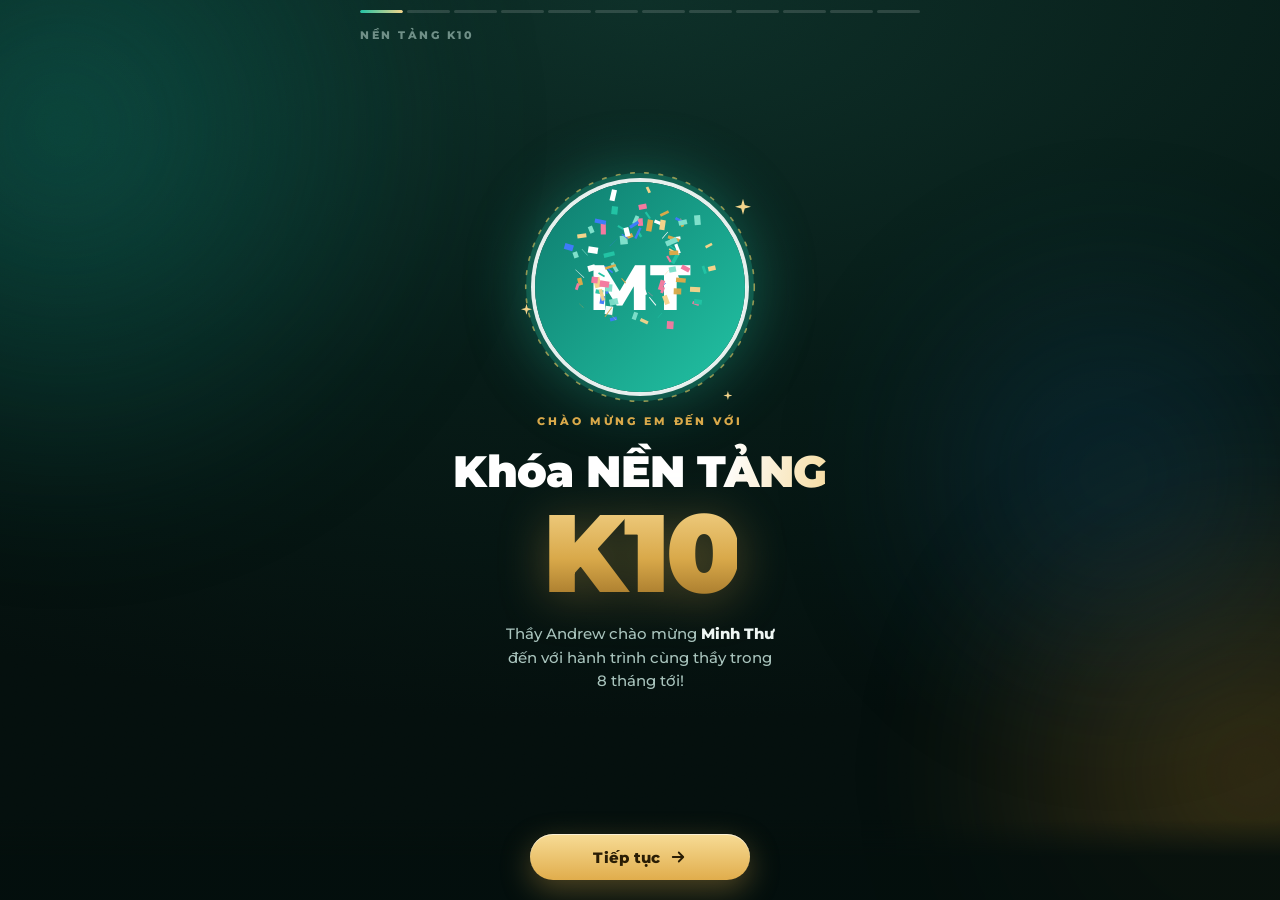
==== commit 1123848c: "Dong bo = trang that web v1.364.0 1319064 (tools/dong-bo-trang-thu.py)" ====
--- a/gioi-thieu/index.html
+++ b/gioi-thieu/index.html
@@ -203,5 +203,6 @@
 <div class="thong" id="thong"></div>
 
 <script src="main.js?v=1"></script>
+<script src="../js/chuot-phai.js?v=1"></script>   <!-- v1.364.0 chuột phải / nhấn giữ riêng + bấm avatar mở trang cá nhân + thành viên nhóm lớp -->
 </body>
 </html>
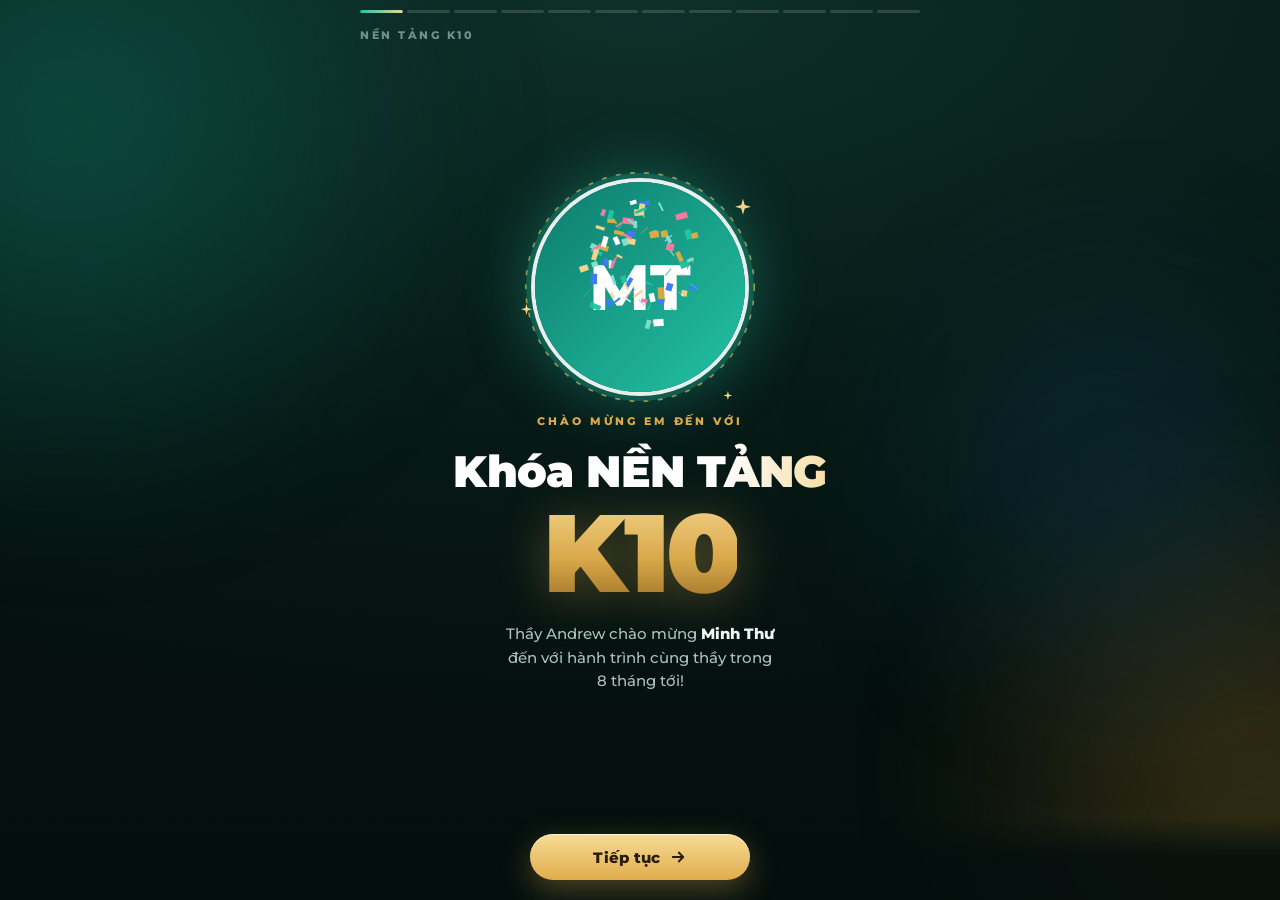
==== commit d976b621: "Dong bo = trang that web v1.365.0 c9f4123 (tools/dong-bo-trang-thu.py)" ====
--- a/gioi-thieu/index.html
+++ b/gioi-thieu/index.html
@@ -203,6 +203,6 @@
 <div class="thong" id="thong"></div>
 
 <script src="main.js?v=1"></script>
-<script src="../js/chuot-phai.js?v=1"></script>   <!-- v1.364.0 chuột phải / nhấn giữ riêng + bấm avatar mở trang cá nhân + thành viên nhóm lớp -->
+<script src="../js/chuot-phai.js?v=2"></script>   <!-- v1.364.0 chuột phải / nhấn giữ riêng + bấm avatar mở trang cá nhân + thành viên nhóm lớp -->
 </body>
 </html>
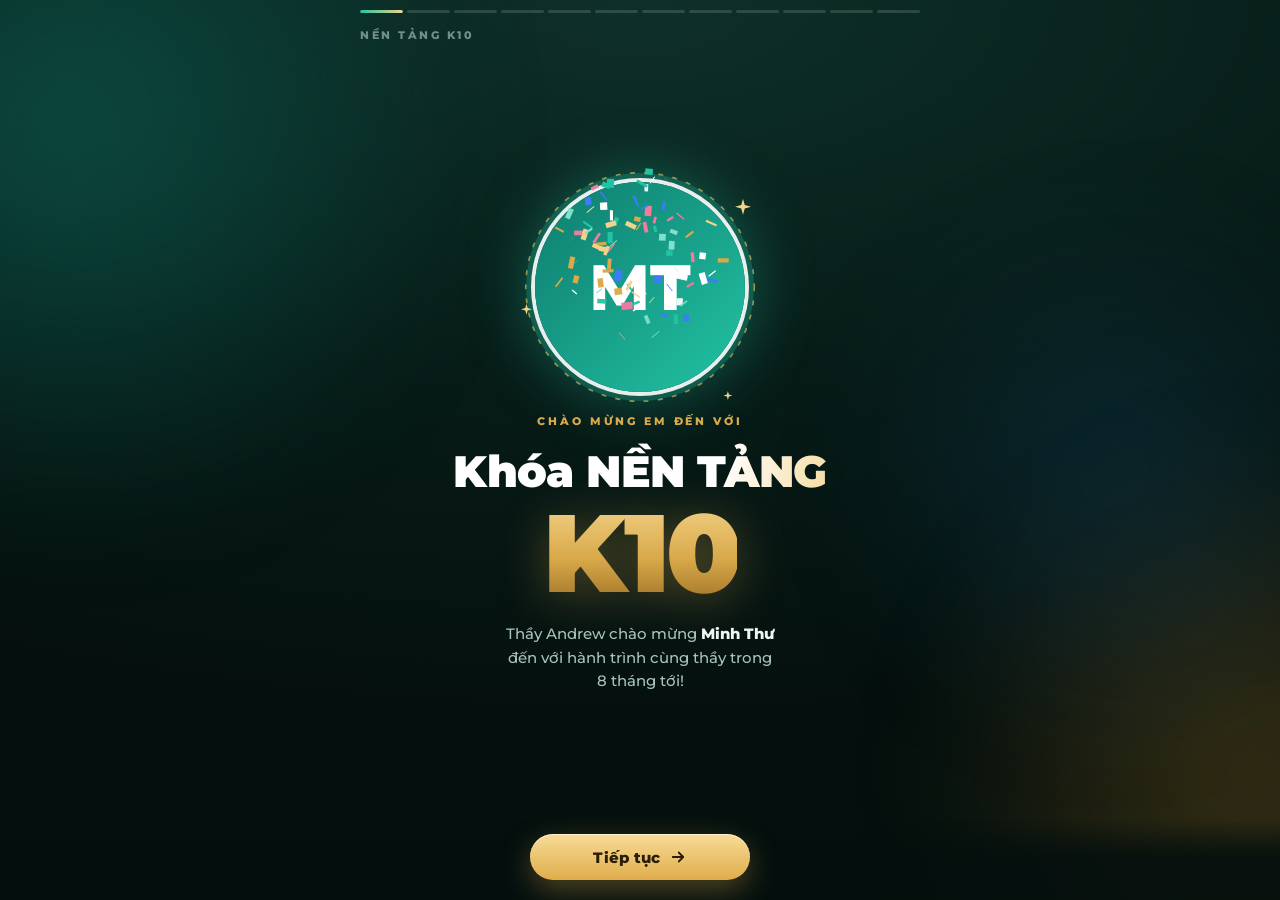
==== commit d861ed2c: "Dong bo = trang that web v1.366.0 a12d81b (tools/dong-bo-trang-thu.py)" ====
--- a/gioi-thieu/index.html
+++ b/gioi-thieu/index.html
@@ -203,6 +203,6 @@
 <div class="thong" id="thong"></div>
 
 <script src="main.js?v=1"></script>
-<script src="../js/chuot-phai.js?v=2"></script>   <!-- v1.364.0 chuột phải / nhấn giữ riêng + bấm avatar mở trang cá nhân + thành viên nhóm lớp -->
+<script src="../js/chuot-phai.js?v=3"></script>   <!-- v1.364.0 chuột phải / nhấn giữ riêng + bấm avatar mở trang cá nhân + thành viên nhóm lớp -->
 </body>
 </html>
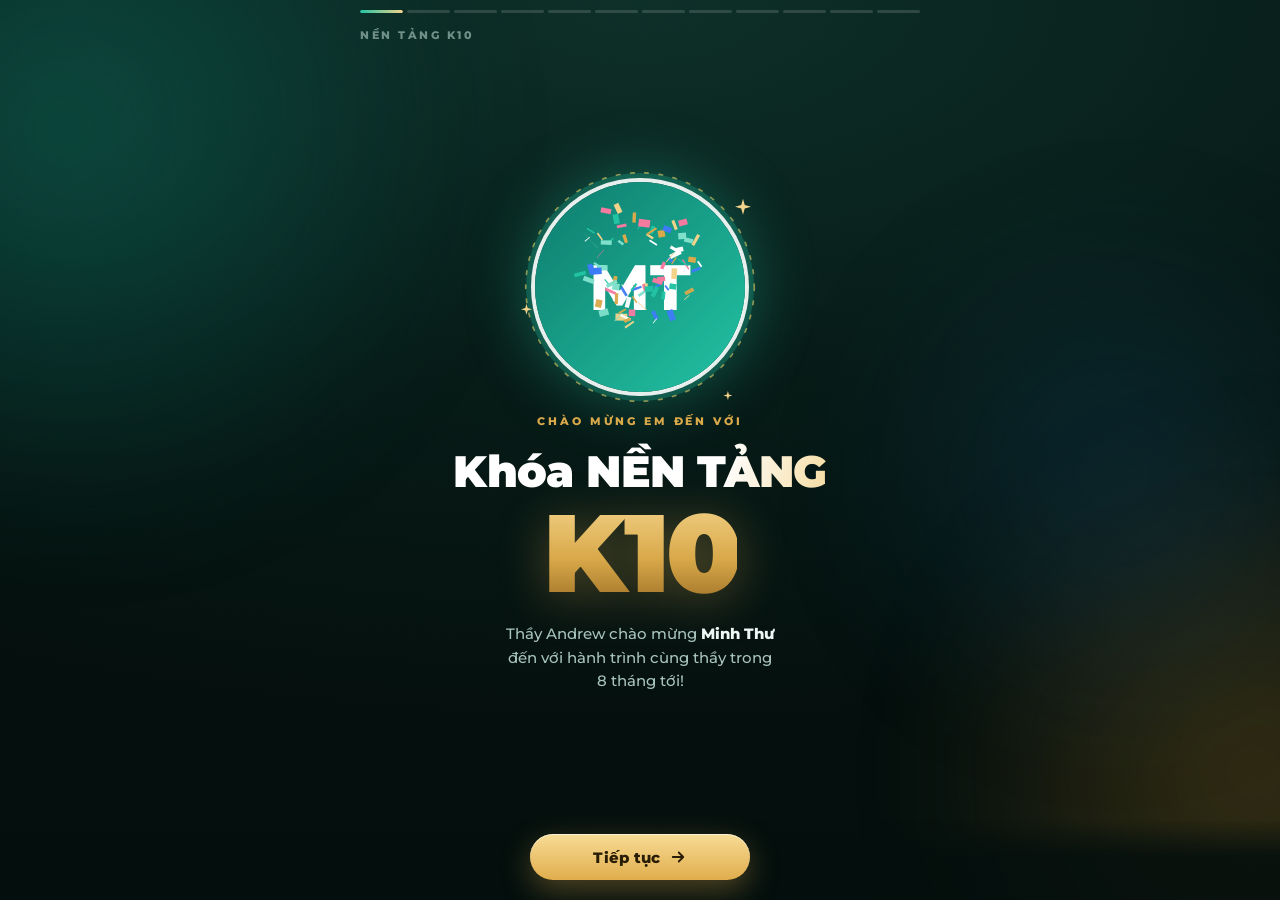
==== commit f56e5cba: "Dong bo = trang that web v1.413.0 8affbb7 (tools/dong-bo-trang-thu.py)" ====
--- a/gioi-thieu/index.html
+++ b/gioi-thieu/index.html
@@ -9,6 +9,7 @@
 <link rel="preconnect" href="https://fonts.gstatic.com" crossorigin>
 <link href="https://fonts.googleapis.com/css2?family=Montserrat:wght@500;600;700;800;900&family=Patrick+Hand&display=swap&subset=vietnamese" rel="stylesheet">
 <link rel="stylesheet" href="style.css">
+<script src="../js/chan-phim.js?v=1"></script>   <!-- v1.413.0 chặn phím tắt xem mã (không phải bảo mật) -->
 </head>
 <body>
 <!-- Phim giới thiệu khóa mới (NỀN TẢNG K10+) — mở trong iframe bởi js/gioi-thieu.js (khoa.html). Thiết kế = mockup v4 thầy chốt 09/10/2026. -->
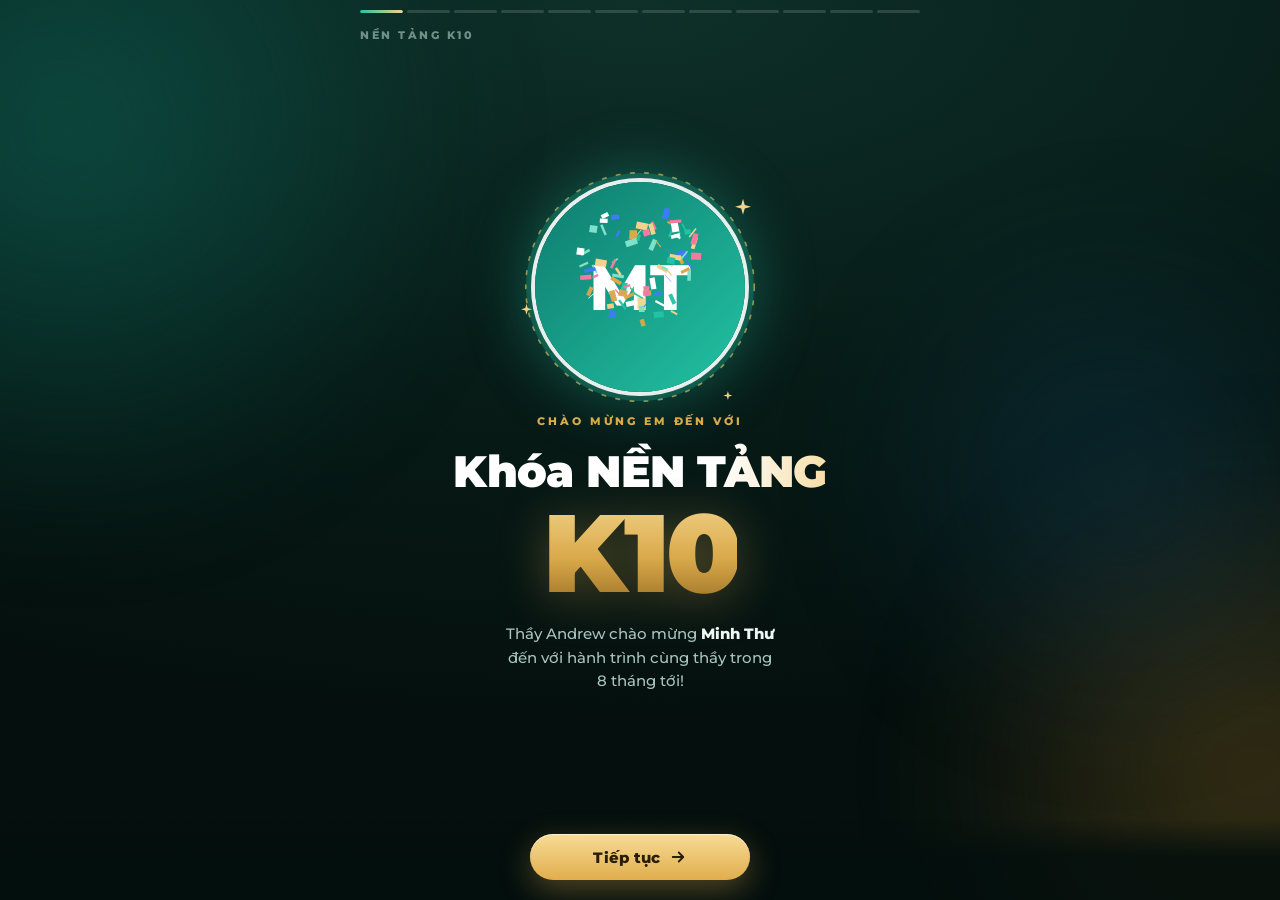
==== commit 88816b7e: "Dong bo = trang that web v1.413.0 99b21f9 (tools/dong-bo-trang-thu.py)" ====
--- a/gioi-thieu/index.html
+++ b/gioi-thieu/index.html
@@ -204,6 +204,6 @@
 <div class="thong" id="thong"></div>
 
 <script src="main.js?v=1"></script>
-<script src="../js/chuot-phai.js?v=3"></script>   <!-- v1.364.0 chuột phải / nhấn giữ riêng + bấm avatar mở trang cá nhân + thành viên nhóm lớp -->
+<script src="../js/chuot-phai.js?v=5"></script>   <!-- v1.364.0 chuột phải / nhấn giữ riêng + bấm avatar mở trang cá nhân + thành viên nhóm lớp -->
 </body>
 </html>
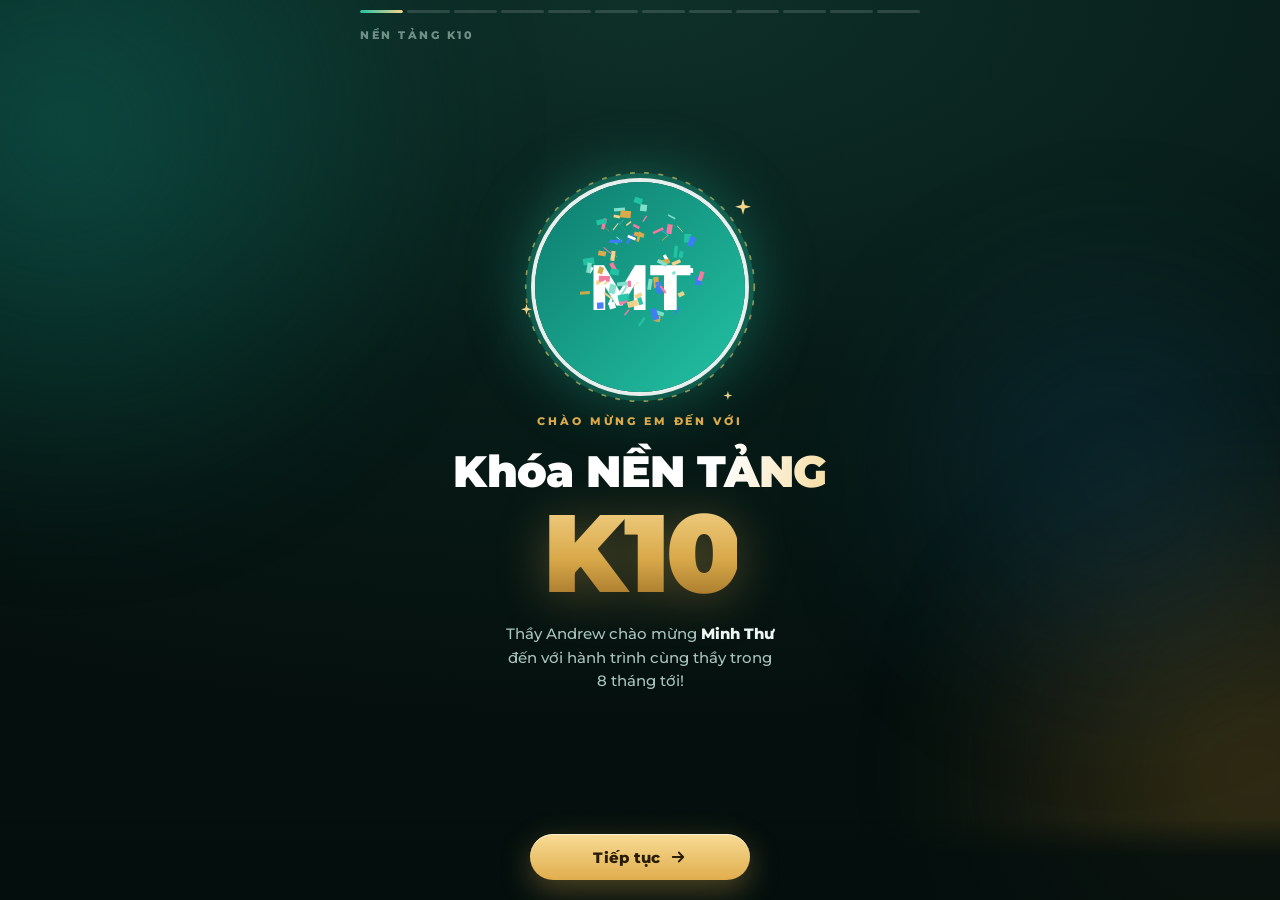
==== commit 03f188d4: "Dong bo = trang that web v1.413.0 fc2a187 (tools/dong-bo-trang-thu.py)" ====
--- a/gioi-thieu/index.html
+++ b/gioi-thieu/index.html
@@ -205,5 +205,6 @@
 
 <script src="main.js?v=1"></script>
 <script src="../js/chuot-phai.js?v=5"></script>   <!-- v1.364.0 chuột phải / nhấn giữ riêng + bấm avatar mở trang cá nhân + thành viên nhóm lớp -->
+<script src="../js/huy-hieu.js?v=1"></script>   <!-- 24/10/2026 v1.418.0 huy hiệu Chiến binh sau tên -->
 </body>
 </html>
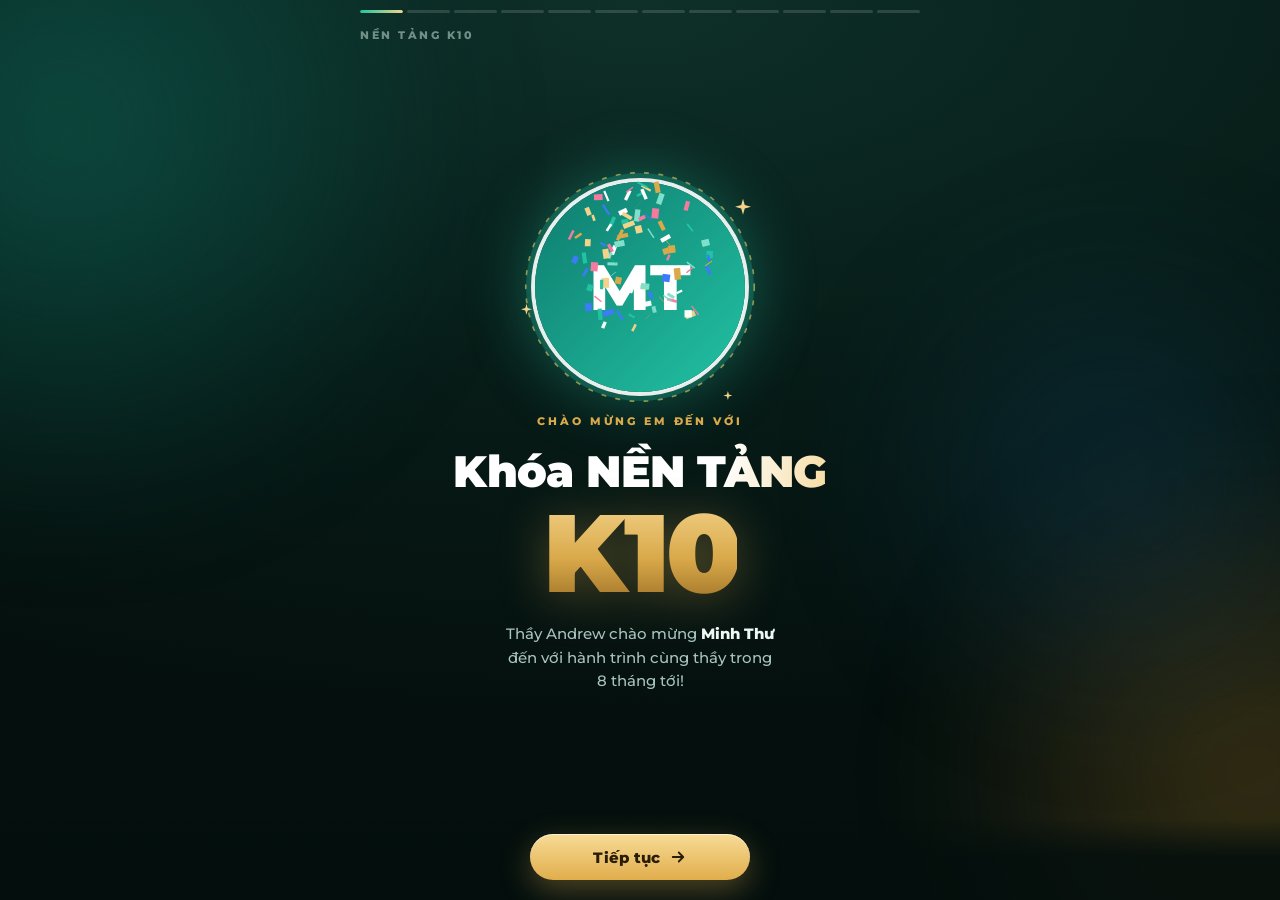
==== commit b9e5e5ea: "Dong bo = trang that web v1.463.0 72891b0 (tools/dong-bo-trang-thu.py)" ====
--- a/gioi-thieu/index.html
+++ b/gioi-thieu/index.html
@@ -204,7 +204,7 @@
 <div class="thong" id="thong"></div>
 
 <script src="main.js?v=1"></script>
-<script src="../js/chuot-phai.js?v=5"></script>   <!-- v1.364.0 chuột phải / nhấn giữ riêng + bấm avatar mở trang cá nhân + thành viên nhóm lớp -->
+<script src="../js/chuot-phai.js?v=6"></script>   <!-- v1.364.0 chuột phải / nhấn giữ riêng + bấm avatar mở trang cá nhân + thành viên nhóm lớp -->
 <script src="../js/huy-hieu.js?v=1"></script>   <!-- 24/10/2026 v1.418.0 huy hiệu Chiến binh sau tên -->
 </body>
 </html>
